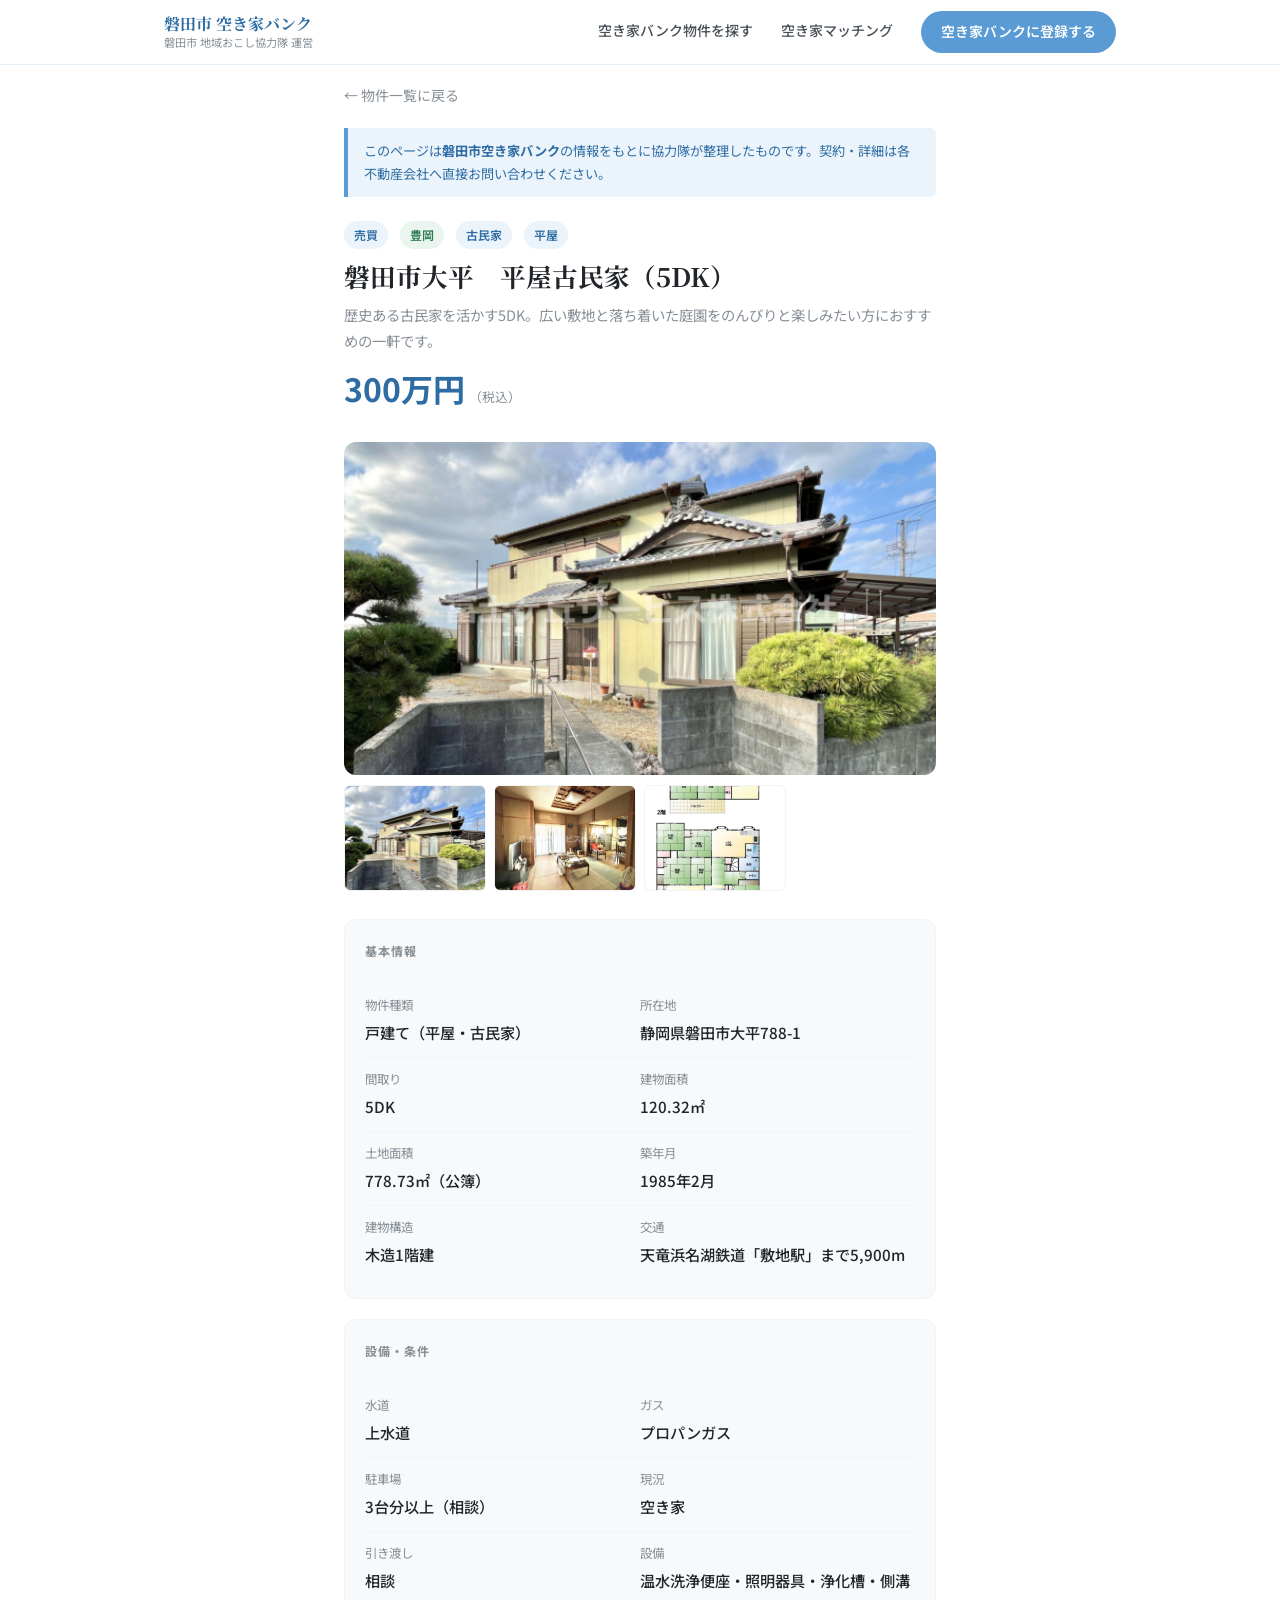
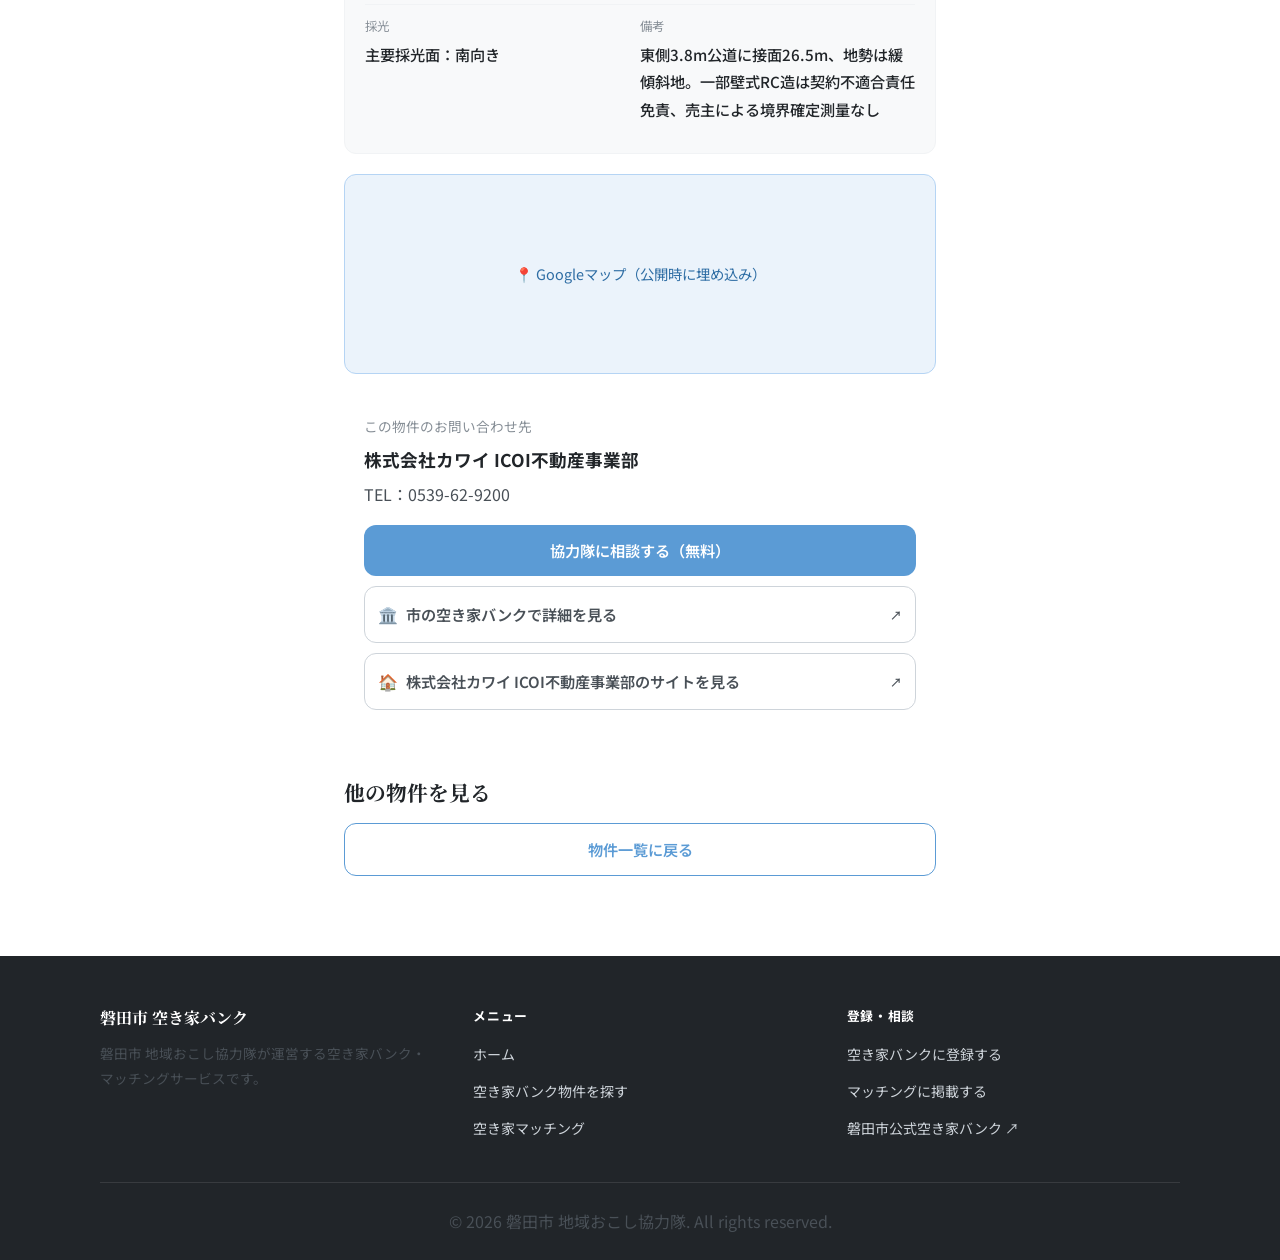
==== akiya-detail.html @ da16b300 "" ====
<!DOCTYPE html>
<html lang="ja">
<head>
  <meta charset="UTF-8">
  <meta name="viewport" content="width=device-width, initial-scale=1.0">
  <title>物件詳細｜磐田市 地域おこし協力隊</title>
  <meta name="description" content="磐田市空き家バンク登録物件の詳細情報です。">
  <link rel="preconnect" href="https://fonts.googleapis.com">
  <link rel="preconnect" href="https://fonts.gstatic.com" crossorigin>
  <link href="https://fonts.googleapis.com/css2?family=Noto+Sans+JP:wght@400;500;700&family=Noto+Serif+JP:wght@400;700&display=swap" rel="stylesheet">
  <link rel="stylesheet" href="style.css">
  <style>
    .detail-wrap { max-width: 720px; margin: 0 auto; padding: 0 5% 80px; }

    .photo-main {
      width: 100%;
      aspect-ratio: 16/9;
      background: linear-gradient(135deg, var(--blue-light), var(--green-light));
      border-radius: var(--radius-md);
      display: flex;
      align-items: center;
      justify-content: center;
      color: var(--gray-500);
      font-size: .9rem;
      margin-bottom: 10px;
      overflow: hidden;
    }
    .photo-main img { width: 100%; height: 100%; object-fit: cover; }

    .photo-thumbs {
      display: grid;
      grid-template-columns: repeat(4, 1fr);
      gap: 8px;
      margin-bottom: 28px;
    }
    .photo-thumb {
      aspect-ratio: 4/3;
      background: var(--gray-100);
      border-radius: var(--radius-sm);
      display: flex;
      align-items: center;
      justify-content: center;
      font-size: .75rem;
      color: var(--gray-500);
      cursor: pointer;
      border: 1.5px solid transparent;
      transition: border-color var(--transition);
      overflow: hidden;
    }
    .photo-thumb:hover { border-color: var(--blue); }
    .photo-thumb img { width: 100%; height: 100%; object-fit: cover; }

    .prop-header { margin-bottom: 24px; }
    .prop-header .prop-tags { margin-bottom: 10px; }
    .prop-header h1 {
      font-size: clamp(1.2rem, 3vw, 1.6rem);
      margin-bottom: 8px;
      color: var(--gray-900);
    }
    .prop-header .price {
      font-size: clamp(1.6rem, 4vw, 2rem);
      font-weight: 700;
      color: var(--blue-dark);
    }
    .prop-header .price small {
      font-size: .8rem;
      font-weight: 400;
      color: var(--gray-500);
      margin-left: 4px;
    }

    .spec-block {
      background: var(--gray-50);
      border-radius: var(--radius-md);
      padding: 20px;
      margin-bottom: 20px;
      border: 1px solid var(--gray-100);
    }
    .spec-block-title {
      font-size: .75rem;
      font-weight: 700;
      color: var(--gray-500);
      letter-spacing: .08em;
      text-transform: uppercase;
      margin-bottom: 14px;
      padding-bottom: 8px;
      border-bottom: 1px solid var(--gray-200);
    }
    .spec-grid {
      display: grid;
      grid-template-columns: 1fr 1fr;
      gap: 0;
    }
    .spec-item {
      display: flex;
      flex-direction: column;
      padding: 10px 0;
      border-bottom: 1px solid var(--gray-100);
    }
    .spec-item:nth-last-child(-n+2) { border-bottom: none; }
    .spec-key {
      font-size: .78rem;
      color: var(--gray-500);
      margin-bottom: 3px;
    }
    .spec-val {
      font-size: .95rem;
      font-weight: 500;
      color: var(--gray-900);
    }

    .map-block {
      background: var(--blue-light);
      border-radius: var(--radius-md);
      height: 200px;
      display: flex;
      align-items: center;
      justify-content: center;
      margin-bottom: 20px;
      border: 1px solid #B5D4F4;
      color: var(--blue-dark);
      font-size: .9rem;
    }

    .contact-block {
      border: 1.5px solid var(--gray-200);
      border-radius: var(--radius-md);
      padding: 20px;
      margin-bottom: 20px;
    }
    .contact-block-title {
      font-size: .85rem;
      color: var(--gray-500);
      margin-bottom: 6px;
    }
    .contact-name {
      font-size: 1.1rem;
      font-weight: 700;
      margin-bottom: 4px;
    }
    .contact-tel {
      font-size: 1rem;
      color: var(--gray-700);
      margin-bottom: 16px;
    }

    .cta-block {
      display: flex;
      flex-direction: column;
      gap: 10px;
    }
    .btn-ext {
      display: flex;
      align-items: center;
      justify-content: center;
      gap: 8px;
      padding: 13px;
      border-radius: var(--radius-md);
      font-size: .95rem;
      font-weight: 600;
      border: 1.5px solid var(--gray-300);
      color: var(--gray-700);
      background: var(--white);
      transition: all var(--transition);
      cursor: pointer;
    }
    .btn-ext:hover { border-color: var(--blue); color: var(--blue); background: var(--blue-light); }
    .btn-ext .ext-icon { font-size: 1rem; }

    .back-link {
      display: inline-flex;
      align-items: center;
      gap: 6px;
      font-size: .875rem;
      color: var(--gray-500);
      margin-bottom: 20px;
      transition: color var(--transition);
    }
    .back-link:hover { color: var(--blue); }

    .notice-box {
      background: var(--blue-light);
      border-left: 4px solid var(--blue);
      border-radius: 0 var(--radius-sm) var(--radius-sm) 0;
      padding: 12px 16px;
      font-size: .825rem;
      color: var(--blue-dark);
      margin-bottom: 24px;
      line-height: 1.7;
    }

    .sold-badge {
      display: inline-block;
      background: #FDECEA;
      color: #C0392B;
      font-size: .8rem;
      font-weight: 700;
      padding: 4px 12px;
      border-radius: 100px;
      margin-left: 8px;
      vertical-align: middle;
    }

    @media (max-width: 600px) {
      .spec-grid { grid-template-columns: 1fr; }
      .spec-item:last-child { border-bottom: none; }
      .photo-thumbs { grid-template-columns: repeat(3, 1fr); }
    }
  </style>
</head>
<body>

  <header class="site-header" id="header">
    <div class="header-inner">
      <a href="index.html" class="site-logo">
        磐田市 空き家バンク
        <span>磐田市 地域おこし協力隊 運営</span>
      </a>
      <nav class="nav-links">
        <a href="akiya-bank.html">空き家バンク物件を探す</a>
        <a href="akiya-matching.html">空き家マッチング</a>
        <a href="akiya-bank.html#register" class="nav-cta">空き家バンクに登録する</a>
      </nav>
      <button class="hamburger" id="hamburger" aria-label="メニューを開く">
        <span></span><span></span><span></span>
      </button>
    </div>
  </header>

  <nav class="mobile-nav" id="mobileNav">
    <a href="akiya-bank.html">空き家バンク物件を探す</a>
    <a href="akiya-matching.html">空き家マッチング</a>
    <a href="akiya-bank.html#register" class="nav-cta">空き家バンクに登録する</a>
  </nav>

  <main style="padding-top: 80px;">
    <div class="detail-wrap">

      <a href="akiya-bank.html" class="back-link">← 物件一覧に戻る</a>

      <div class="notice-box">
        このページは<strong>磐田市空き家バンク</strong>の情報をもとに協力隊が整理したものです。契約・詳細は各不動産会社へ直接お問い合わせください。
      </div>

      <!-- 物件タイトル（JSで書き換え） -->
      <div class="prop-header">
        <div class="prop-tags" id="detailTags"></div>
        <h1 id="detailTitle">物件詳細</h1>
        <p id="detailCatch" style="color:var(--gray-500);font-size:.9rem;margin-bottom:6px;"></p>
        <div class="price" id="detailPrice"></div>
      </div>

      <!-- メイン写真 -->
      <div class="photo-main" id="photoMain">写真準備中</div>

      <!-- サムネイル -->
      <div class="photo-thumbs">
        <div class="photo-thumb">写真2</div>
        <div class="photo-thumb">写真3</div>
        <div class="photo-thumb">写真4</div>
        <div class="photo-thumb">写真5</div>
      </div>

      <!-- 基本情報 -->
      <div class="spec-block">
        <div class="spec-block-title">基本情報</div>
        <div class="spec-grid" id="specBasic"></div>
      </div>

      <!-- 設備・条件 -->
      <div class="spec-block">
        <div class="spec-block-title">設備・条件</div>
        <div class="spec-grid" id="specEquip"></div>
      </div>

      <!-- 地図 -->
      <div class="map-block">📍 Googleマップ（公開時に埋め込み）</div>

      <!-- 問い合わせ -->
      <div class="contact-block">
        <div class="contact-block-title">この物件のお問い合わせ先</div>
        <div class="contact-name" id="contactName"></div>
        <div class="contact-tel" id="contactTel"></div>
        <div class="cta-block">
          <a href="consult.html" class="btn btn-primary btn-full">協力隊に相談する（無料）</a>
          <a id="cityLink" href="https://www.city.iwata.shizuoka.jp/kurashi_tetsuzuki/juutaku_pet_seikatsu/1010112/1009122/index.html" target="_blank" class="btn-ext">
            <span class="ext-icon">🏛️</span>
            市の空き家バンクで詳細を見る
            <span style="font-size:.75rem;margin-left:auto;color:var(--gray-400)">↗</span>
          </a>
        </div>
      </div>

      <!-- 関連物件 -->
      <div style="margin-top: 48px;">
        <h3 style="margin-bottom: 16px;">他の物件を見る</h3>
        <a href="akiya-bank.html" class="btn btn-secondary btn-full">物件一覧に戻る</a>
      </div>

    </div>
  </main>

  <footer class="site-footer">
    <div class="container">
      <div class="footer-inner">
        <div>
          <div class="footer-logo">磐田市 空き家バンク</div>
          <p class="footer-desc">磐田市 地域おこし協力隊が運営する空き家バンク・マッチングサービスです。</p>
        </div>
        <div>
          <div class="footer-heading">メニュー</div>
          <ul class="footer-links">
            <li><a href="index.html">ホーム</a></li>
            <li><a href="akiya-bank.html">空き家バンク物件を探す</a></li>
            <li><a href="akiya-matching.html">空き家マッチング</a></li>
          </ul>
        </div>
        <div>
          <div class="footer-heading">登録・相談</div>
          <ul class="footer-links">
            <li><a href="akiya-bank.html#register">空き家バンクに登録する</a></li>
            <li><a href="akiya-matching.html#register">マッチングに掲載する</a></li>
            <li><a href="https://www.city.iwata.shizuoka.jp/kurashi_tetsuzuki/juutaku_pet_seikatsu/1010112/1009122/index.html" target="_blank">磐田市公式空き家バンク ↗</a></li>
          </ul>
        </div>
      </div>
      <div class="footer-bottom">
        <p>© 2026 磐田市 地域おこし協力隊. All rights reserved.</p>
      </div>
    </div>
  </footer>

  <script>
    const header = document.getElementById('header');
    window.addEventListener('scroll', () => {
      header.classList.toggle('scrolled', window.scrollY > 10);
    });
    const hamburger = document.getElementById('hamburger');
    const mobileNav = document.getElementById('mobileNav');
    const mobileSubToggle = document.getElementById('mobileSubToggle');
    const mobileSubMenu = document.getElementById('mobileSubMenu');

    if (hamburger && mobileNav) {
      hamburger.addEventListener('click', () => {
        hamburger.classList.toggle('open');
        mobileNav.classList.toggle('open');
        if (!mobileNav.classList.contains('open') && mobileSubToggle && mobileSubMenu) {
          mobileSubToggle.setAttribute('aria-expanded', 'false');
          mobileSubMenu.classList.remove('open');
        }
      });

      if (mobileSubToggle && mobileSubMenu) {
        mobileSubToggle.addEventListener('click', () => {
          const expanded = mobileSubToggle.getAttribute('aria-expanded') === 'true';
          mobileSubToggle.setAttribute('aria-expanded', String(!expanded));
          mobileSubMenu.classList.toggle('open');
        });
      }

      mobileNav.querySelectorAll('a').forEach(a => {
        a.addEventListener('click', () => {
          hamburger.classList.remove('open');
          mobileNav.classList.remove('open');
          if (mobileSubToggle && mobileSubMenu) {
            mobileSubToggle.setAttribute('aria-expanded', 'false');
            mobileSubMenu.classList.remove('open');
          }
        });
      });
    }

    // 物件データ
    const properties = {
      'prop-01': {
        title: '磐田市大平　平屋古民家（5DK）',
        catch: '歴史ある古民家を活かす5DK。広い敷地と落ち着いた庭園をのんびりと楽しみたい方におすすめの一軒です。',
        price: '300万円',
        priceNote: '（税込）',
        photos: [
          'images/akiya/prop-01/exterior-1.png',
          'images/akiya/prop-01/exterior-2.png',
          'images/akiya/prop-01/floorplan.png',
        ],
        tags: [{ label: '売買', cls: 'tag' }, { label: '豊岡', cls: 'tag-green tag' }, { label: '古民家', cls: 'tag' }, { label: '平屋', cls: 'tag' }],
        basic: [
          { key: '物件種類', val: '戸建て（平屋・古民家）' },
          { key: '所在地',   val: '静岡県磐田市大平788-1' },
          { key: '間取り',   val: '5DK' },
          { key: '建物面積', val: '120.32㎡' },
          { key: '土地面積', val: '778.73㎡（公簿）' },
          { key: '築年月',   val: '1985年2月' },
          { key: '建物構造', val: '木造1階建' },
          { key: '交通',     val: '天竜浜名湖鉄道「敷地駅」まで5,900m' },
        ],
        equip: [
          { key: '水道',     val: '上水道' },
          { key: 'ガス',     val: 'プロパンガス' },
          { key: '駐車場',   val: '3台分以上（相談）' },
          { key: '現況',     val: '空き家' },
          { key: '引き渡し', val: '相談' },
          { key: '設備',     val: '温水洗浄便座・照明器具・浄化槽・側溝' },
          { key: '採光',     val: '主要採光面：南向き' },
          { key: '備考',     val: '東側3.8m公道に接面26.5m、地勢は緩傾斜地。一部壁式RC造は契約不適合責任免責、売主による境界確定測量なし' },
        ],
        contact: { name: '株式会社カワイ ICOI不動産事業部', tel: 'TEL：0539-62-9200', url: 'http://www.kk-kawai.com' },
      },
      'prop-02': {
        title: '磐田市内　中古戸建住宅',
        price: '1,690万円',
        priceNote: '（税込）',
        tags: [{ label: '売買', cls: 'tag' }, { label: '磐田', cls: 'tag-green tag' }],
        basic: [
          { key: '物件種類', val: '戸建て' },
          { key: '所在地',   val: '静岡県磐田市内' },
          { key: '間取り',   val: '調査中' },
          { key: '建物面積', val: '調査中' },
          { key: '土地面積', val: '調査中' },
          { key: '築年月',   val: '昭和63年' },
          { key: '建物構造', val: '木造' },
          { key: '交通',     val: '調査中' },
        ],
        equip: [
          { key: '水道',     val: '公営' },
          { key: 'ガス',     val: '調査中' },
          { key: '駐車場',   val: '調査中' },
          { key: '現況',     val: '空き家' },
          { key: '引き渡し', val: '要相談' },
          { key: 'リフォーム', val: '調査中' },
        ],
        contact: { name: '富士ヶ丘サービス株式会社', tel: 'TEL：0538-31-3308' },
      },
      'prop-03': {
        title: '磐田市内　戸建て住宅',
        price: '1,470万円',
        priceNote: '（税込）',
        tags: [{ label: '売買', cls: 'tag' }, { label: '磐田', cls: 'tag-green tag' }],
        basic: [
          { key: '物件種類', val: '戸建て' },
          { key: '所在地',   val: '静岡県磐田市内' },
          { key: '間取り',   val: '調査中' },
          { key: '建物面積', val: '調査中' },
          { key: '土地面積', val: '調査中' },
          { key: '築年月',   val: '調査中' },
          { key: '建物構造', val: '木造' },
          { key: '交通',     val: '調査中' },
        ],
        equip: [
          { key: '水道',     val: '公営' },
          { key: 'ガス',     val: '調査中' },
          { key: '駐車場',   val: '調査中' },
          { key: '現況',     val: '空き家' },
          { key: '引き渡し', val: '要相談' },
          { key: 'リフォーム', val: '調査中' },
        ],
        contact: { name: '富士ヶ丘サービス株式会社', tel: 'TEL：0538-31-3308' },
      },
      'prop-04': {
        title: '磐田市今之浦　中古戸建て',
        price: '1,899万円',
        priceNote: '（税込）',
        tags: [{ label: '売買', cls: 'tag' }, { label: '磐田', cls: 'tag-green tag' }],
        basic: [
          { key: '物件種類', val: '戸建て' },
          { key: '所在地',   val: '静岡県磐田市今之浦' },
          { key: '間取り',   val: '調査中' },
          { key: '建物面積', val: '調査中' },
          { key: '土地面積', val: '調査中' },
          { key: '築年月',   val: '調査中' },
          { key: '建物構造', val: '木造' },
          { key: '交通',     val: '調査中' },
        ],
        equip: [
          { key: '水道',     val: '公営' },
          { key: 'ガス',     val: '調査中' },
          { key: '駐車場',   val: '調査中' },
          { key: '現況',     val: '空き家' },
          { key: '引き渡し', val: '要相談' },
          { key: 'リフォーム', val: '調査中' },
        ],
        contact: { name: '株式会社カチタス磐田店', tel: 'TEL：0538-21-4810' },
      },
      'prop-05': {
        title: '豊岡地区　平屋古民家',
        price: '850万円',
        priceNote: '（税込）',
        tags: [{ label: '売買', cls: 'tag' }, { label: '豊岡', cls: 'tag-green tag' }, { label: '古民家', cls: 'tag' }, { label: '平屋', cls: 'tag' }],
        basic: [
          { key: '物件種類', val: '戸建て（平屋・古民家）' },
          { key: '所在地',   val: '静岡県磐田市豊岡地区' },
          { key: '間取り',   val: '調査中' },
          { key: '建物面積', val: '調査中' },
          { key: '土地面積', val: '調査中' },
          { key: '築年月',   val: '調査中' },
          { key: '建物構造', val: '木造' },
          { key: '交通',     val: '調査中' },
        ],
        equip: [
          { key: '水道',     val: '公営' },
          { key: 'ガス',     val: '調査中' },
          { key: '駐車場',   val: '調査中' },
          { key: '現況',     val: '空き家' },
          { key: '引き渡し', val: '要相談' },
          { key: 'リフォーム', val: '調査中' },
        ],
        contact: { name: '富士ヶ丘サービス株式会社', tel: 'TEL：0538-31-3308' },
      },
      'prop-06': {
        title: '豊田地区　リフォーム済み戸建て',
        price: '1,200万円',
        priceNote: '（税込）',
        tags: [{ label: '売買', cls: 'tag' }, { label: '豊田', cls: 'tag-green tag' }, { label: '駐車場あり', cls: 'tag' }, { label: 'リフォーム済', cls: 'tag' }],
        basic: [
          { key: '物件種類', val: '戸建て' },
          { key: '所在地',   val: '静岡県磐田市豊田地区' },
          { key: '間取り',   val: '調査中' },
          { key: '建物面積', val: '調査中' },
          { key: '土地面積', val: '調査中' },
          { key: '築年月',   val: '調査中' },
          { key: '建物構造', val: '木造' },
          { key: '交通',     val: '調査中' },
        ],
        equip: [
          { key: '水道',     val: '公営' },
          { key: 'ガス',     val: '調査中' },
          { key: '駐車場',   val: 'あり' },
          { key: '現況',     val: '空き家' },
          { key: '引き渡し', val: '要相談' },
          { key: 'リフォーム', val: '済み' },
        ],
        contact: { name: '富士ヶ丘サービス株式会社', tel: 'TEL：0538-31-3308' },
      },
      'prop-07': {
        title: '竜洋地区　一戸建て',
        price: '4.5万円',
        priceNote: '/月',
        tags: [{ label: '賃貸', cls: 'tag' }, { label: '竜洋', cls: 'tag-green tag' }, { label: '駐車場あり', cls: 'tag' }],
        basic: [
          { key: '物件種類', val: '戸建て（賃貸）' },
          { key: '所在地',   val: '静岡県磐田市竜洋地区' },
          { key: '間取り',   val: '調査中' },
          { key: '建物面積', val: '調査中' },
          { key: '土地面積', val: '調査中' },
          { key: '築年月',   val: '調査中' },
          { key: '建物構造', val: '木造' },
          { key: '交通',     val: '調査中' },
        ],
        equip: [
          { key: '水道',     val: '公営' },
          { key: 'ガス',     val: '調査中' },
          { key: '駐車場',   val: 'あり' },
          { key: '現況',     val: '空き家' },
          { key: '引き渡し', val: '要相談' },
          { key: 'リフォーム', val: '調査中' },
        ],
        contact: { name: '富士ヶ丘サービス株式会社', tel: 'TEL：0538-31-3308' },
      },
      'prop-08': {
        title: '福田地区　古民家戸建て',
        price: '980万円',
        priceNote: '（税込）',
        tags: [{ label: '売買', cls: 'tag' }, { label: '福田', cls: 'tag-green tag' }, { label: '古民家', cls: 'tag' }, { label: '駐車場あり', cls: 'tag' }],
        basic: [
          { key: '物件種類', val: '戸建て（古民家）' },
          { key: '所在地',   val: '静岡県磐田市福田地区' },
          { key: '間取り',   val: '調査中' },
          { key: '建物面積', val: '調査中' },
          { key: '土地面積', val: '調査中' },
          { key: '築年月',   val: '調査中' },
          { key: '建物構造', val: '木造' },
          { key: '交通',     val: '調査中' },
        ],
        equip: [
          { key: '水道',     val: '公営' },
          { key: 'ガス',     val: '調査中' },
          { key: '駐車場',   val: 'あり' },
          { key: '現況',     val: '空き家' },
          { key: '引き渡し', val: '要相談' },
          { key: 'リフォーム', val: '調査中' },
        ],
        contact: { name: '富士ヶ丘サービス株式会社', tel: 'TEL：0538-31-3308' },
      },
    };

    // URLパラメータから物件IDを取得
    const params = new URLSearchParams(window.location.search);
    const id = params.get('id') || 'prop-01';
    const prop = properties[id] || properties['prop-01'];

    // ページタイトル
    document.title = prop.title + '｜磐田市 地域おこし協力隊';

    // タグ
    document.getElementById('detailTags').innerHTML =
      prop.tags.map(t => `<span class="${t.cls}" style="margin-right:6px">${t.label}</span>`).join('');

    // タイトル・価格
    document.getElementById('detailTitle').textContent = prop.title;
    document.getElementById('detailCatch').textContent = prop.catch || '';
    document.getElementById('detailPrice').innerHTML =
      prop.price + `<small>${prop.priceNote}</small>`;

    // 写真
    if (prop.photos && prop.photos.length) {
      const photoMain = document.getElementById('photoMain');
      const thumbsWrap = document.querySelector('.photo-thumbs');
      const showMain = src => {
        photoMain.innerHTML = `<img src="${src}" alt="${prop.title}">`;
      };
      showMain(prop.photos[0]);
      thumbsWrap.innerHTML = prop.photos.map((src, i) =>
        `<div class="photo-thumb" data-src="${src}"><img src="${src}" alt="${prop.title} 写真${i + 1}"></div>`
      ).join('');
      thumbsWrap.querySelectorAll('.photo-thumb').forEach(thumb => {
        thumb.addEventListener('click', () => showMain(thumb.dataset.src));
      });
    }

    // 基本情報
    document.getElementById('specBasic').innerHTML = prop.basic.map(s =>
      `<div class="spec-item"><div class="spec-key">${s.key}</div><div class="spec-val">${s.val}</div></div>`
    ).join('');

    // 設備
    document.getElementById('specEquip').innerHTML = prop.equip.map(s =>
      `<div class="spec-item"><div class="spec-key">${s.key}</div><div class="spec-val">${s.val}</div></div>`
    ).join('');

    // 問い合わせ先
    document.getElementById('contactName').textContent = prop.contact.name;
    document.getElementById('contactTel').textContent = prop.contact.tel;
    if (prop.contact.url) {
      const ctaBlock = document.querySelector('.cta-block');
      const link = document.createElement('a');
      link.href = prop.contact.url;
      link.target = '_blank';
      link.className = 'btn-ext';
      link.innerHTML = `<span class="ext-icon">🏠</span>${prop.contact.name}のサイトを見る<span style="font-size:.75rem;margin-left:auto;color:var(--gray-400)">↗</span>`;
      ctaBlock.appendChild(link);
    }
  </script>

</body>
</html>
---- style.css ----
/* ===== RESET & BASE ===== */
*, *::before, *::after { box-sizing: border-box; margin: 0; padding: 0; }

:root {
  --blue:      #5B9BD5;
  --blue-dark: #2E6DA4;
  --blue-light:#EBF3FB;
  --green:     #6BBF8E;
  --green-light:#EAF5EF;
  --gray-50:   #F8F9FA;
  --gray-100:  #F1F3F5;
  --gray-300:  #CED4DA;
  --gray-500:  #868E96;
  --gray-700:  #495057;
  --gray-900:  #212529;
  --white:     #FFFFFF;
  --radius-sm: 6px;
  --radius-md: 12px;
  --radius-lg: 20px;
  --shadow-sm: 0 1px 4px rgba(0,0,0,.06);
  --shadow-md: 0 4px 16px rgba(0,0,0,.08);
  --shadow-lg: 0 8px 32px rgba(0,0,0,.10);
  --transition: .25s ease;
  --max-w: 1080px;
}

html { scroll-behavior: smooth; font-size: 16px; }

body {
  font-family: 'Noto Sans JP', sans-serif;
  color: var(--gray-900);
  background: var(--white);
  line-height: 1.8;
  -webkit-font-smoothing: antialiased;
}

img { max-width: 100%; height: auto; display: block; }
a { color: inherit; text-decoration: none; }
ul { list-style: none; }

/* ===== TYPOGRAPHY ===== */
h1, h2, h3, h4 {
  font-family: 'Noto Serif JP', serif;
  line-height: 1.4;
  font-weight: 700;
}
h1 { font-size: clamp(2rem, 5vw, 3.2rem); }
h2 { font-size: clamp(1.5rem, 3vw, 2rem); }
h3 { font-size: clamp(1.1rem, 2vw, 1.3rem); }
p  { font-size: clamp(.9rem, 1.5vw, 1rem); color: var(--gray-700); }

/* ===== LAYOUT ===== */
.container { width: 90%; max-width: var(--max-w); margin: 0 auto; }
.section    { padding: clamp(48px, 8vw, 96px) 0; }
.section-title {
  text-align: center;
  margin-bottom: 12px;
  color: var(--gray-900);
}
.section-sub {
  text-align: center;
  color: var(--gray-500);
  font-size: .95rem;
  margin-bottom: 48px;
}
.section-title::after {
  content: '';
  display: block;
  width: 40px;
  height: 3px;
  background: var(--blue);
  margin: 12px auto 0;
  border-radius: 2px;
}

/* ===== HEADER / NAV ===== */
.site-header {
  position: fixed;
  top: 0; left: 0; right: 0;
  z-index: 100;
  background: rgba(255,255,255,.88);
  backdrop-filter: blur(12px);
  -webkit-backdrop-filter: blur(12px);
  border-bottom: 1px solid rgba(91,155,213,.15);
  transition: box-shadow var(--transition);
}
.site-header.scrolled { box-shadow: var(--shadow-md); }

.header-inner {
  display: flex;
  align-items: center;
  justify-content: space-between;
  height: 64px;
  padding: 0 5%;
  max-width: var(--max-w);
  margin: 0 auto;
}

.site-logo {
  font-family: 'Noto Serif JP', serif;
  font-size: 1rem;
  font-weight: 700;
  color: var(--blue-dark);
  line-height: 1.3;
}
.site-logo span {
  display: block;
  font-size: .7rem;
  font-weight: 400;
  color: var(--gray-500);
  font-family: 'Noto Sans JP', sans-serif;
}
.site-logo .demo-badge {
  font-size: .65rem;
  font-weight: 400;
  color: var(--gray-400);
  font-family: 'Noto Sans JP', sans-serif;
  margin-left: 4px;
}

.nav-links {
  display: flex;
  gap: 28px;
  align-items: center;
}
.nav-links a {
  font-size: .875rem;
  color: var(--gray-700);
  font-weight: 500;
  position: relative;
  padding-bottom: 2px;
  transition: color var(--transition);
}
.nav-links a::after {
  content: '';
  position: absolute;
  bottom: 0; left: 0;
  width: 0; height: 2px;
  background: var(--blue);
  transition: width var(--transition);
  border-radius: 1px;
}
.nav-links a:hover { color: var(--blue); }
.nav-links a:hover::after { width: 100%; }

.nav-cta {
  background: var(--blue);
  color: var(--white) !important;
  padding: 8px 20px !important;
  border-radius: 100px;
  font-size: .875rem !important;
  font-weight: 600 !important;
  transition: background var(--transition), transform var(--transition) !important;
}
.nav-cta::after { display: none !important; }
.nav-cta:hover {
  background: var(--blue-dark) !important;
  transform: translateY(-1px);
}

/* ===== DROPDOWN ===== */
.nav-dropdown {
  position: relative;
}
.nav-dropdown-toggle {
  display: flex !important;
  align-items: center;
  gap: 3px;
  cursor: pointer;
}
.nav-caret {
  font-size: .6rem;
  display: inline-block;
  transition: transform var(--transition);
  line-height: 1;
}
.nav-dropdown:hover .nav-caret {
  transform: rotate(180deg);
}
.nav-dropdown-menu {
  position: absolute;
  top: 100%;
  left: 50%;
  transform: translateX(-50%) translateY(-6px);
  background: var(--white);
  border-radius: var(--radius-md);
  box-shadow: var(--shadow-lg);
  border: 1px solid var(--gray-100);
  min-width: 152px;
  padding: 22px 0 6px;
  opacity: 0;
  visibility: hidden;
  pointer-events: none;
  transition: opacity var(--transition), transform var(--transition), visibility var(--transition);
}
.nav-dropdown:hover .nav-dropdown-menu {
  opacity: 1;
  visibility: visible;
  pointer-events: auto;
  transform: translateX(-50%) translateY(0);
}
.nav-dropdown-menu a {
  display: block !important;
  padding: 10px 20px !important;
  padding-bottom: 10px !important;
  font-size: .85rem !important;
  color: var(--gray-700) !important;
  font-weight: 500 !important;
  white-space: nowrap;
  transition: color var(--transition), background-color var(--transition);
}
.nav-dropdown-menu a::after { display: none !important; }
.nav-dropdown-menu a:hover {
  color: var(--blue) !important;
  background-color: var(--blue-light);
}

/* ===== MOBILE SUBMENU ===== */
.mobile-sub-group {
  display: flex;
  flex-direction: column;
  align-items: center;
}
.mobile-sub-toggle {
  background: none;
  border: none;
  font-family: 'Noto Sans JP', sans-serif;
  font-size: 1.2rem;
  font-weight: 500;
  color: var(--gray-900);
  cursor: pointer;
  display: flex;
  align-items: center;
  gap: 5px;
  transition: color var(--transition);
  padding: 0;
}
.mobile-sub-toggle:hover { color: var(--blue); }
.mobile-sub-caret {
  font-size: .75rem;
  display: inline-block;
  transition: transform var(--transition);
}
.mobile-sub-toggle[aria-expanded="true"] .mobile-sub-caret {
  transform: rotate(180deg);
}
.mobile-sub-menu {
  display: none;
  flex-direction: column;
  align-items: center;
  gap: 12px;
  margin-top: 16px;
}
.mobile-sub-menu.open { display: flex; }
.mobile-sub-menu a {
  font-size: 1rem !important;
  color: var(--blue-dark) !important;
  font-weight: 500;
}
.mobile-sub-menu a:hover { color: var(--blue) !important; }

/* ===== HAMBURGER ===== */
.hamburger {
  display: none;
  flex-direction: column;
  gap: 5px;
  cursor: pointer;
  padding: 6px;
  background: none;
  border: none;
}
.hamburger span {
  display: block;
  width: 22px;
  height: 2px;
  background: var(--gray-700);
  border-radius: 2px;
  transition: transform var(--transition), opacity var(--transition);
}
.hamburger.open span:nth-child(1) { transform: translateY(7px) rotate(45deg); }
.hamburger.open span:nth-child(2) { opacity: 0; }
.hamburger.open span:nth-child(3) { transform: translateY(-7px) rotate(-45deg); }

/* ===== MOBILE NAV ===== */
.mobile-nav {
  display: none;
  position: fixed;
  top: 64px; left: 0; right: 0; bottom: 0;
  background: rgba(255,255,255,.97);
  z-index: 99;
  flex-direction: column;
  align-items: center;
  justify-content: center;
  gap: 32px;
}
.mobile-nav.open { display: flex; }
.mobile-nav a {
  font-size: 1.2rem;
  font-weight: 500;
  color: var(--gray-900);
  transition: color var(--transition);
}
.mobile-nav a:hover { color: var(--blue); }
.mobile-nav .nav-cta {
  background: var(--blue);
  color: var(--white) !important;
  padding: 12px 32px;
  border-radius: 100px;
}

/* ===== BUTTONS ===== */
.btn {
  display: inline-flex;
  align-items: center;
  gap: 6px;
  padding: 12px 28px;
  border-radius: 100px;
  font-weight: 600;
  font-size: .95rem;
  cursor: pointer;
  transition: transform var(--transition), box-shadow var(--transition);
  border: none;
}
.btn:hover { transform: translateY(-2px); box-shadow: var(--shadow-md); }
.btn-primary { background: var(--blue); color: var(--white); }
.btn-primary:hover { background: var(--blue-dark); }
.btn-secondary { background: var(--white); color: var(--blue); border: 1.5px solid var(--blue); }
.btn-secondary:hover { background: var(--blue-light); }
.btn-green { background: var(--green); color: var(--white); }
.btn-green:hover { background: #4DA877; }
.btn-full { width: 100%; justify-content: center; border-radius: var(--radius-md); }

/* ===== CARDS ===== */
.card {
  background: var(--white);
  border-radius: var(--radius-md);
  box-shadow: var(--shadow-sm);
  border: 1px solid var(--gray-100);
  overflow: hidden;
  transition: transform var(--transition), box-shadow var(--transition);
}
.card:hover { transform: translateY(-4px); box-shadow: var(--shadow-lg); }
.card-body { padding: 20px; }
.card-img {
  width: 100%;
  aspect-ratio: 16/9;
  object-fit: cover;
  background: var(--gray-100);
}
.card-img-placeholder {
  width: 100%;
  aspect-ratio: 16/9;
  background: linear-gradient(135deg, var(--blue-light), var(--green-light));
  display: flex;
  align-items: center;
  justify-content: center;
  color: var(--gray-500);
  font-size: .85rem;
}

/* ===== TAGS / BADGES ===== */
.tag {
  display: inline-block;
  padding: 3px 10px;
  border-radius: 100px;
  font-size: .75rem;
  font-weight: 600;
  background: var(--blue-light);
  color: var(--blue-dark);
}
.tag-green { background: var(--green-light); color: #2D7A52; }
.tag-gray  { background: var(--gray-100); color: var(--gray-500); }
.tag-sold  { background: #FDECEA; color: #C0392B; }

/* ===== FORM ===== */
.form-group { margin-bottom: 20px; }
.form-label {
  display: block;
  font-size: .875rem;
  font-weight: 600;
  color: var(--gray-700);
  margin-bottom: 6px;
}
.form-label .required {
  color: #E03131;
  margin-left: 4px;
  font-size: .75rem;
}
.form-input,
.form-select,
.form-textarea {
  width: 100%;
  padding: 12px 16px;
  border: 1.5px solid var(--gray-300);
  border-radius: var(--radius-sm);
  font-size: .95rem;
  font-family: 'Noto Sans JP', sans-serif;
  color: var(--gray-900);
  background: var(--white);
  transition: border-color var(--transition), box-shadow var(--transition);
  outline: none;
  appearance: none;
}
.form-input:focus,
.form-select:focus,
.form-textarea:focus {
  border-color: var(--blue);
  box-shadow: 0 0 0 3px rgba(91,155,213,.15);
}
.form-textarea { height: 120px; resize: vertical; }

/* ===== FAQ アコーディオン ===== */
.faq-item { border-bottom: 1px solid var(--gray-100); }
.faq-q {
  display: flex;
  justify-content: space-between;
  align-items: center;
  padding: 20px 0;
  cursor: pointer;
  gap: 16px;
}
.faq-q-text { font-size: 1rem; font-weight: 600; color: var(--gray-900); flex: 1; line-height: 1.5; }
.faq-icon {
  width: 28px; height: 28px;
  border-radius: 50%;
  background: var(--blue-light);
  color: var(--blue);
  display: flex; align-items: center; justify-content: center;
  font-size: 1.2rem;
  font-weight: 300;
  flex-shrink: 0;
  transition: transform var(--transition), background var(--transition);
}
.faq-item.open .faq-icon { transform: rotate(45deg); background: var(--blue); color: var(--white); }
.faq-a {
  font-size: .95rem;
  color: var(--gray-700);
  line-height: 1.8;
  padding-bottom: 20px;
  display: none;
}
.faq-item.open .faq-a { display: block; }

/* ===== FOOTER ===== */
.site-footer {
  background: var(--gray-900);
  color: var(--gray-300);
  padding: 48px 0 24px;
}
.footer-inner {
  display: grid;
  grid-template-columns: 1fr 1fr 1fr;
  gap: 40px;
  margin-bottom: 40px;
}
.footer-logo {
  font-family: 'Noto Serif JP', serif;
  font-size: 1rem;
  color: var(--white);
  font-weight: 700;
  margin-bottom: 8px;
}
.footer-desc { font-size: .85rem; line-height: 1.8; }
.footer-heading { font-size: .8rem; font-weight: 700; color: var(--white); margin-bottom: 12px; letter-spacing: .05em; text-transform: uppercase; }
.footer-links { display: flex; flex-direction: column; gap: 8px; }
.footer-links a { font-size: .875rem; color: var(--gray-300); transition: color var(--transition); }
.footer-links a:hover { color: var(--white); }
.footer-bottom {
  border-top: 1px solid rgba(255,255,255,.1);
  padding-top: 24px;
  text-align: center;
  font-size: .8rem;
  color: var(--gray-500);
}

/* ===== HERO ===== */
.hero {
  min-height: 100svh;
  display: flex;
  align-items: center;
  padding-top: 64px;
  position: relative;
  overflow: hidden;
}
.hero-bg {
  position: absolute;
  inset: 0;
  background: linear-gradient(135deg, var(--blue-light) 0%, var(--white) 50%, var(--green-light) 100%);
  z-index: 0;
}
.hero-content { position: relative; z-index: 1; }
.hero-eyebrow {
  display: inline-flex;
  align-items: center;
  gap: 8px;
  font-size: .8rem;
  font-weight: 600;
  color: var(--blue);
  letter-spacing: .08em;
  margin-bottom: 20px;
}
.hero-eyebrow::before {
  content: '';
  width: 24px; height: 2px;
  background: var(--blue);
  border-radius: 1px;
}
.hero-title { margin-bottom: 20px; color: var(--gray-900); }
.hero-title em { font-style: normal; color: var(--blue); }
.hero-desc { font-size: 1.05rem; max-width: 480px; margin-bottom: 36px; }
.hero-btns { display: flex; gap: 12px; flex-wrap: wrap; }

/* ===== SCROLL ANIMATION ===== */
.fade-up {
  opacity: 0;
  transform: translateY(24px);
  transition: opacity .6s ease, transform .6s ease;
}
.fade-up.visible { opacity: 1; transform: translateY(0); }

/* ===== GRID ===== */
.grid-3 { display: grid; grid-template-columns: repeat(3, 1fr); gap: 24px; }
.grid-2 { display: grid; grid-template-columns: repeat(2, 1fr); gap: 24px; }

/* ===== BREADCRUMB ===== */
.breadcrumb {
  display: flex;
  gap: 8px;
  align-items: center;
  font-size: .8rem;
  color: var(--gray-500);
  padding: 80px 0 0;
  margin-bottom: 32px;
}
.breadcrumb a { color: var(--blue); }
.breadcrumb span { color: var(--gray-300); }

/* ===== PAGE HERO (サブページ) ===== */
.page-hero {
  background: linear-gradient(135deg, var(--blue-light), var(--green-light));
  padding: clamp(80px, 12vw, 120px) 0 clamp(40px, 6vw, 64px);
  margin-top: 64px;
}
.page-hero h1 { color: var(--gray-900); margin-bottom: 8px; }
.page-hero p  { color: var(--gray-500); font-size: 1rem; }

/* ===== PROPERTY CARD (空き家バンク) ===== */
.prop-card { cursor: pointer; }
.prop-card .card-img-placeholder { aspect-ratio: 4/3; }
.prop-tags { display: flex; gap: 6px; flex-wrap: wrap; margin-bottom: 10px; }
.prop-title { font-size: 1rem; font-weight: 700; margin-bottom: 6px; }
.prop-price { font-size: 1.4rem; font-weight: 700; color: var(--blue-dark); margin-bottom: 10px; }
.prop-price small { font-size: .75rem; font-weight: 400; color: var(--gray-500); }
.prop-specs { display: grid; grid-template-columns: 1fr 1fr; gap: 4px; }
.prop-spec { font-size: .8rem; color: var(--gray-500); }
.prop-spec strong { color: var(--gray-900); }

/* ===== FILTER BAR ===== */
.filter-bar {
  background: var(--gray-50);
  border-radius: var(--radius-md);
  padding: 20px;
  margin-bottom: 32px;
  display: flex;
  gap: 12px;
  flex-wrap: wrap;
  align-items: center;
}
.filter-label { font-size: .85rem; font-weight: 600; color: var(--gray-700); white-space: nowrap; }
.filter-chips { display: flex; gap: 8px; flex-wrap: wrap; }
.chip {
  padding: 6px 14px;
  border-radius: 100px;
  font-size: .8rem;
  font-weight: 500;
  border: 1.5px solid var(--gray-300);
  color: var(--gray-700);
  cursor: pointer;
  background: var(--white);
  transition: all var(--transition);
}
.chip:hover, .chip.active {
  background: var(--blue);
  border-color: var(--blue);
  color: var(--white);
}

/* ===== MEMBER CARD ===== */
.member-card { text-align: center; }
.member-avatar {
  width: 100px; height: 100px;
  border-radius: 50%;
  object-fit: cover;
  margin: 0 auto 16px;
  border: 3px solid var(--blue-light);
  background: var(--blue-light);
}
.member-avatar-placeholder {
  width: 100px; height: 100px;
  border-radius: 50%;
  background: var(--blue-light);
  display: flex; align-items: center; justify-content: center;
  font-size: 2rem;
  color: var(--blue);
  margin: 0 auto 16px;
}
.member-name { font-size: 1.1rem; font-weight: 700; margin-bottom: 4px; }
.member-role { font-size: .85rem; color: var(--blue); font-weight: 600; margin-bottom: 8px; }
.member-area { font-size: .8rem; color: var(--gray-500); margin-bottom: 12px; }
.member-msg { font-size: .9rem; color: var(--gray-700); line-height: 1.7; }

/* ===== NOTICE BOX ===== */
.notice-box {
  background: var(--blue-light);
  border-left: 4px solid var(--blue);
  border-radius: 0 var(--radius-sm) var(--radius-sm) 0;
  padding: 14px 18px;
  font-size: .875rem;
  color: var(--blue-dark);
  margin-bottom: 24px;
  line-height: 1.7;
}

/* ===== RESPONSIVE ===== */
@media (max-width: 768px) {
  .nav-links { display: none; }
  .hamburger { display: flex; }
  .grid-3 { grid-template-columns: 1fr; }
  .grid-2 { grid-template-columns: 1fr; }
  .footer-inner { grid-template-columns: 1fr; gap: 32px; }
  .filter-bar { flex-direction: column; align-items: flex-start; }
  .hero-btns { flex-direction: column; }
  .hero-btns .btn { width: 100%; justify-content: center; }
}

@media (max-width: 480px) {
  .prop-specs { grid-template-columns: 1fr; }
}

@media (prefers-reduced-motion: reduce) {
  .fade-up { opacity: 1; transform: none; transition: none; }
  * { transition: none !important; animation: none !important; }
}
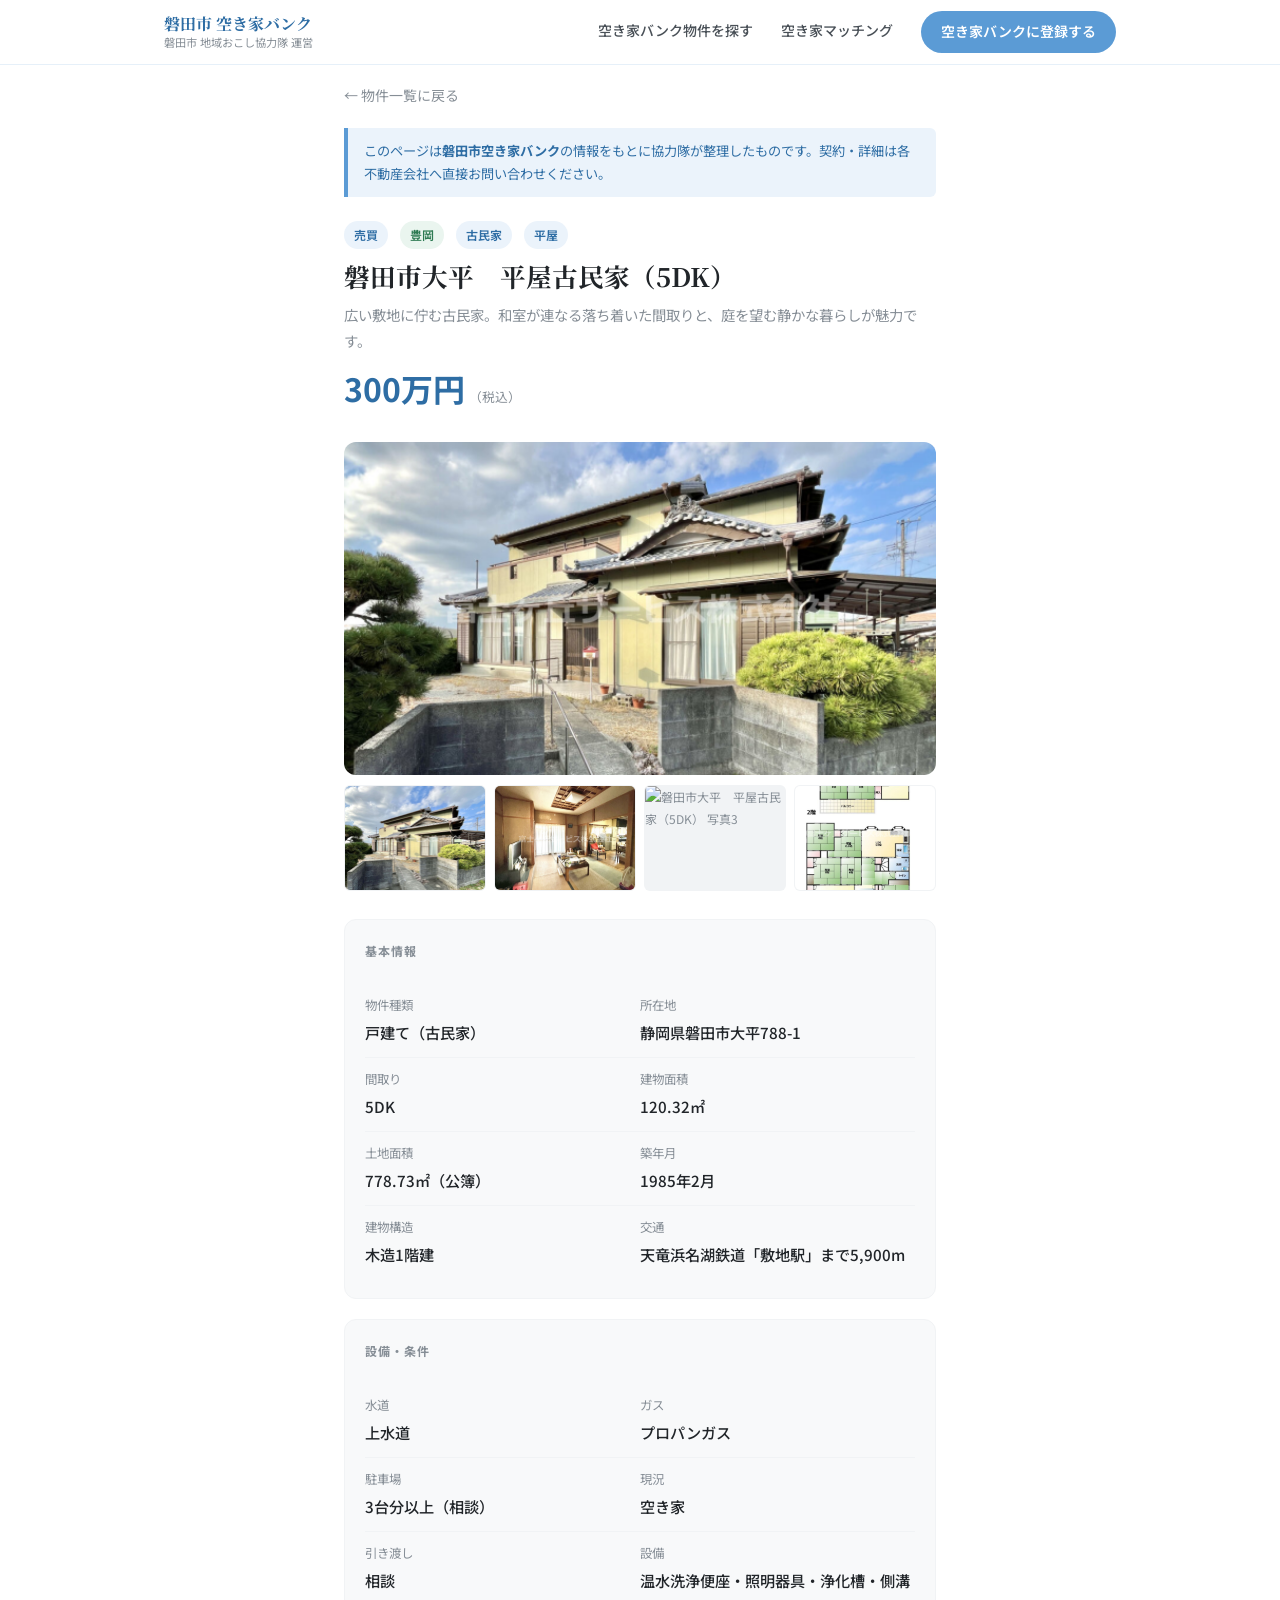
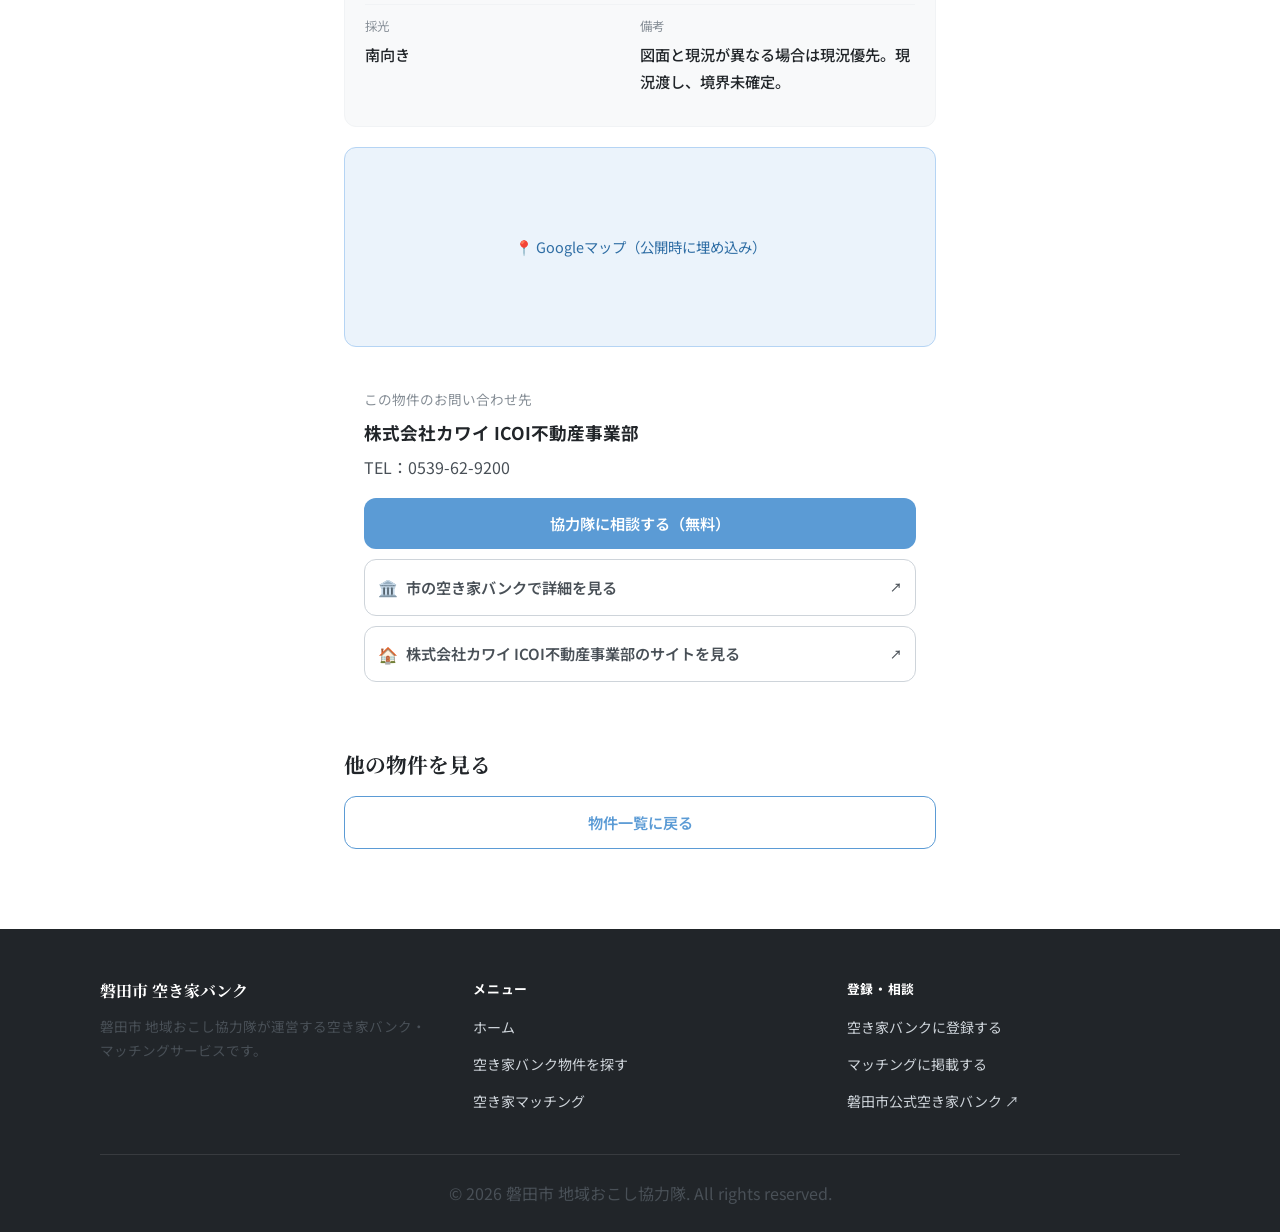
==== commit 1757fe3d: "" ====
--- a/akiya-detail.html
+++ b/akiya-detail.html
@@ -251,14 +251,16 @@
       </div>
 
       <!-- メイン写真 -->
-      <div class="photo-main" id="photoMain">写真準備中</div>
+      <div class="photo-main" id="photoMain">
+        <img src="images/akiya/prop-01/exterior-1.png" alt="磐田市大平 平屋古民家の外観">
+      </div>
 
       <!-- サムネイル -->
       <div class="photo-thumbs">
-        <div class="photo-thumb">写真2</div>
-        <div class="photo-thumb">写真3</div>
-        <div class="photo-thumb">写真4</div>
-        <div class="photo-thumb">写真5</div>
+        <div class="photo-thumb" data-src="images/akiya/prop-01/exterior-1.png"><img src="images/akiya/prop-01/exterior-1.png" alt="外観1"></div>
+        <div class="photo-thumb" data-src="images/akiya/prop-01/exterior-2.png"><img src="images/akiya/prop-01/exterior-2.png" alt="外観2"></div>
+        <div class="photo-thumb" data-src="images/akiya/prop-01/interior-1.png"><img src="images/akiya/prop-01/interior-1.png" alt="和室内部"></div>
+        <div class="photo-thumb" data-src="images/akiya/prop-01/floorplan.png"><img src="images/akiya/prop-01/floorplan.png" alt="間取り図"></div>
       </div>
 
       <!-- 基本情報 -->
@@ -374,17 +376,18 @@
     const properties = {
       'prop-01': {
         title: '磐田市大平　平屋古民家（5DK）',
-        catch: '歴史ある古民家を活かす5DK。広い敷地と落ち着いた庭園をのんびりと楽しみたい方におすすめの一軒です。',
+        catch: '広い敷地に佇む古民家。和室が連なる落ち着いた間取りと、庭を望む静かな暮らしが魅力です。',
         price: '300万円',
         priceNote: '（税込）',
         photos: [
           'images/akiya/prop-01/exterior-1.png',
           'images/akiya/prop-01/exterior-2.png',
+          'images/akiya/prop-01/interior-1.png',
           'images/akiya/prop-01/floorplan.png',
         ],
         tags: [{ label: '売買', cls: 'tag' }, { label: '豊岡', cls: 'tag-green tag' }, { label: '古民家', cls: 'tag' }, { label: '平屋', cls: 'tag' }],
         basic: [
-          { key: '物件種類', val: '戸建て（平屋・古民家）' },
+          { key: '物件種類', val: '戸建て（古民家）' },
           { key: '所在地',   val: '静岡県磐田市大平788-1' },
           { key: '間取り',   val: '5DK' },
           { key: '建物面積', val: '120.32㎡' },
@@ -400,8 +403,8 @@
           { key: '現況',     val: '空き家' },
           { key: '引き渡し', val: '相談' },
           { key: '設備',     val: '温水洗浄便座・照明器具・浄化槽・側溝' },
-          { key: '採光',     val: '主要採光面：南向き' },
-          { key: '備考',     val: '東側3.8m公道に接面26.5m、地勢は緩傾斜地。一部壁式RC造は契約不適合責任免責、売主による境界確定測量なし' },
+          { key: '採光',     val: '南向き' },
+          { key: '備考',     val: '図面と現況が異なる場合は現況優先。現況渡し、境界未確定。' },
         ],
         contact: { name: '株式会社カワイ ICOI不動産事業部', tel: 'TEL：0539-62-9200', url: 'http://www.kk-kawai.com' },
       },
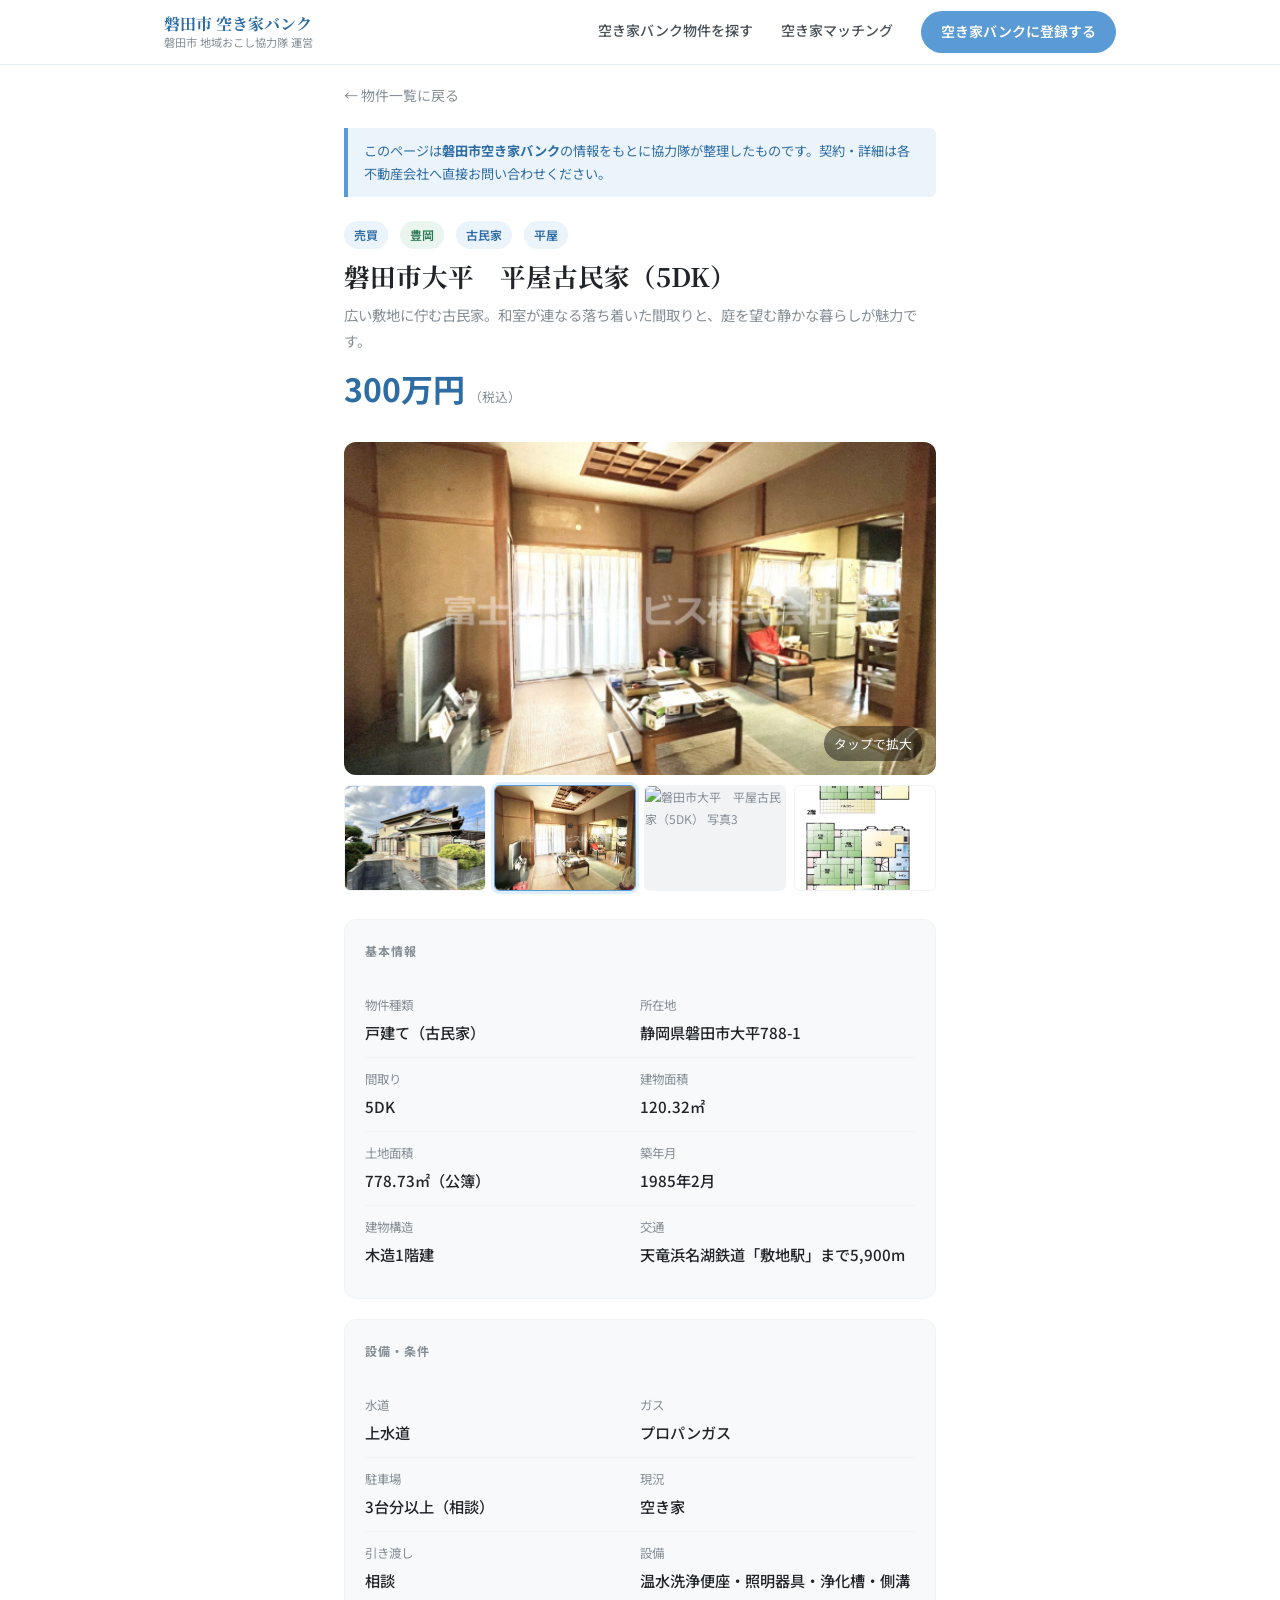
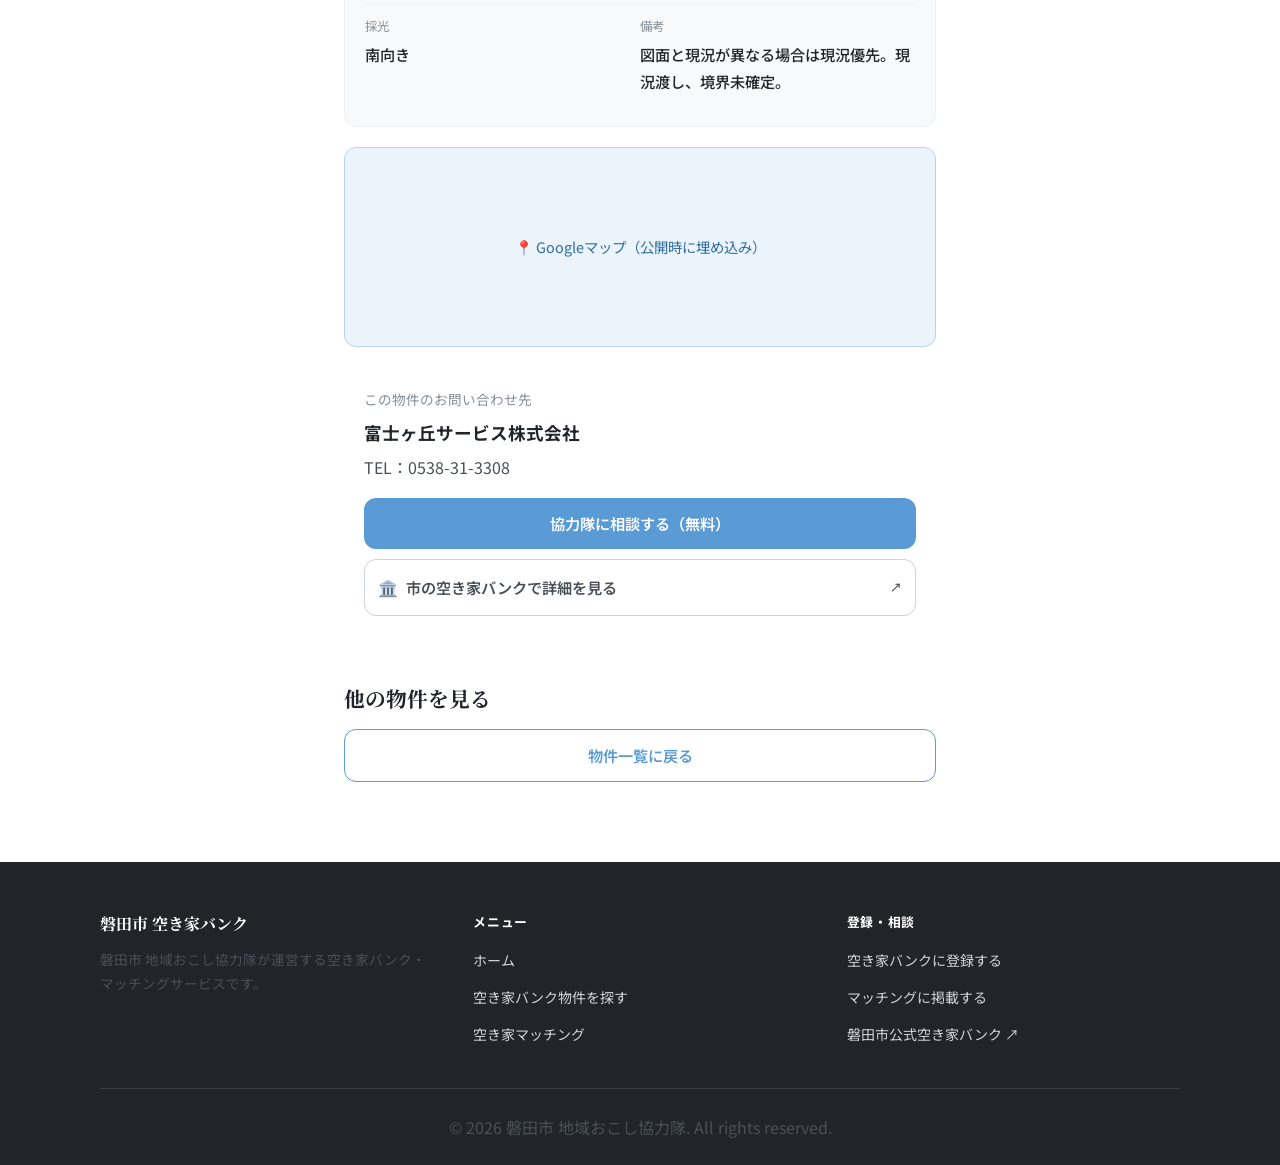
==== commit 78022300: "" ====
--- a/akiya-detail.html
+++ b/akiya-detail.html
@@ -48,7 +48,55 @@
       overflow: hidden;
     }
     .photo-thumb:hover { border-color: var(--blue); }
+    .photo-thumb.active { border-color: var(--blue); box-shadow: 0 0 0 3px rgba(33, 150, 243, .15); }
     .photo-thumb img { width: 100%; height: 100%; object-fit: cover; }
+
+    .photo-main { cursor: pointer; position: relative; }
+    .photo-main::after {
+      content: 'タップで拡大';
+      position: absolute;
+      right: 14px;
+      bottom: 14px;
+      padding: 6px 10px;
+      background: rgba(0,0,0,.45);
+      color: #fff;
+      font-size: .8rem;
+      border-radius: 999px;
+      pointer-events: none;
+    }
+
+    .lightbox {
+      position: fixed;
+      inset: 0;
+      background: rgba(0,0,0,.85);
+      display: none;
+      align-items: center;
+      justify-content: center;
+      z-index: 30;
+      padding: 24px;
+    }
+    .lightbox.open { display: flex; }
+    .lightbox img {
+      max-width: 100%;
+      max-height: 100%;
+      border-radius: var(--radius-md);
+      box-shadow: 0 24px 70px rgba(0,0,0,.45);
+    }
+    .lightbox-close {
+      position: absolute;
+      top: 20px;
+      right: 20px;
+      width: 38px;
+      height: 38px;
+      border-radius: 50%;
+      border: 1px solid rgba(255,255,255,.75);
+      background: rgba(0,0,0,.45);
+      color: #fff;
+      display: grid;
+      place-items: center;
+      font-size: 1.1rem;
+      cursor: pointer;
+    }
 
     .prop-header { margin-bottom: 24px; }
     .prop-header .prop-tags { margin-bottom: 10px; }
@@ -406,7 +454,7 @@
           { key: '採光',     val: '南向き' },
           { key: '備考',     val: '図面と現況が異なる場合は現況優先。現況渡し、境界未確定。' },
         ],
-        contact: { name: '株式会社カワイ ICOI不動産事業部', tel: 'TEL：0539-62-9200', url: 'http://www.kk-kawai.com' },
+        contact: { name: '富士ヶ丘サービス株式会社', tel: 'TEL：0538-31-3308' },
       },
       'prop-02': {
         title: '磐田市内　中古戸建住宅',
@@ -607,16 +655,65 @@
     if (prop.photos && prop.photos.length) {
       const photoMain = document.getElementById('photoMain');
       const thumbsWrap = document.querySelector('.photo-thumbs');
-      const showMain = src => {
-        photoMain.innerHTML = `<img src="${src}" alt="${prop.title}">`;
+      const lightbox = document.createElement('div');
+      lightbox.className = 'lightbox';
+      lightbox.innerHTML = `
+        <button class="lightbox-close" aria-label="閉じる">✕</button>
+        <img src="${prop.photos[0]}" alt="${prop.title}">
+      `;
+      document.body.appendChild(lightbox);
+
+      let currentPhotoIndex = 0;
+      let slideTimer = null;
+
+      const showMain = index => {
+        const src = prop.photos[index];
+        currentPhotoIndex = index;
+        photoMain.innerHTML = `<img src="${src}" alt="${prop.title} 写真${index + 1}">`;
+        thumbsWrap.querySelectorAll('.photo-thumb').forEach((thumb, i) => {
+          thumb.classList.toggle('active', i === index);
+        });
+        const lightboxImg = lightbox.querySelector('img');
+        if (lightboxImg) lightboxImg.src = src;
       };
-      showMain(prop.photos[0]);
+
+      const startSlide = () => {
+        stopSlide();
+        slideTimer = setInterval(() => {
+          const next = (currentPhotoIndex + 1) % prop.photos.length;
+          showMain(next);
+        }, 4500);
+      };
+      const stopSlide = () => {
+        if (slideTimer) {
+          clearInterval(slideTimer);
+          slideTimer = null;
+        }
+      };
+
+      showMain(0);
       thumbsWrap.innerHTML = prop.photos.map((src, i) =>
-        `<div class="photo-thumb" data-src="${src}"><img src="${src}" alt="${prop.title} 写真${i + 1}"></div>`
+        `<div class="photo-thumb${i === 0 ? ' active' : ''}" data-src="${src}" data-index="${i}"><img src="${src}" alt="${prop.title} 写真${i + 1}"></div>`
       ).join('');
       thumbsWrap.querySelectorAll('.photo-thumb').forEach(thumb => {
-        thumb.addEventListener('click', () => showMain(thumb.dataset.src));
+        thumb.addEventListener('click', () => {
+          const index = parseInt(thumb.dataset.index, 10);
+          showMain(index);
+          startSlide();
+        });
       });
+
+      photoMain.addEventListener('click', () => {
+        lightbox.classList.add('open');
+      });
+      lightbox.addEventListener('click', e => {
+        if (e.target === lightbox || e.target.closest('.lightbox-close')) {
+          lightbox.classList.remove('open');
+        }
+      });
+      photoMain.addEventListener('mouseenter', stopSlide);
+      photoMain.addEventListener('mouseleave', startSlide);
+      startSlide();
     }
 
     // 基本情報
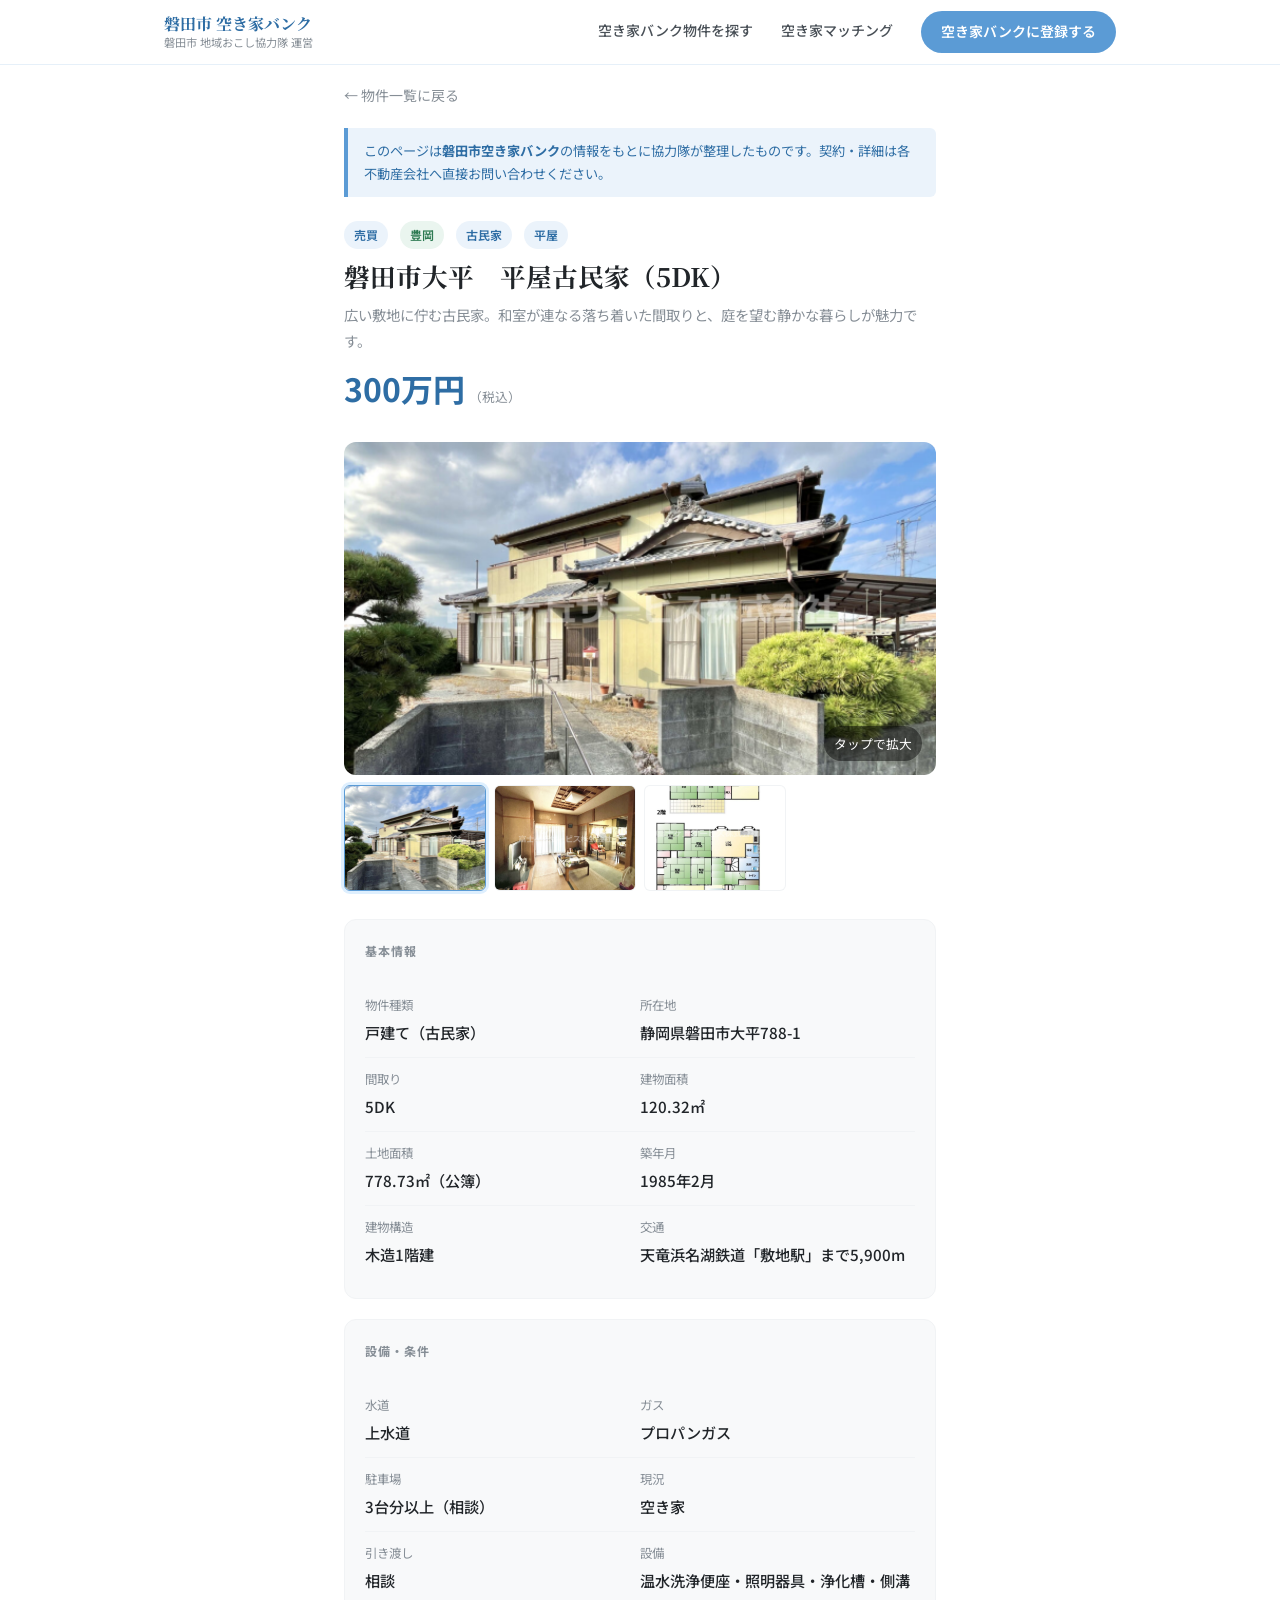
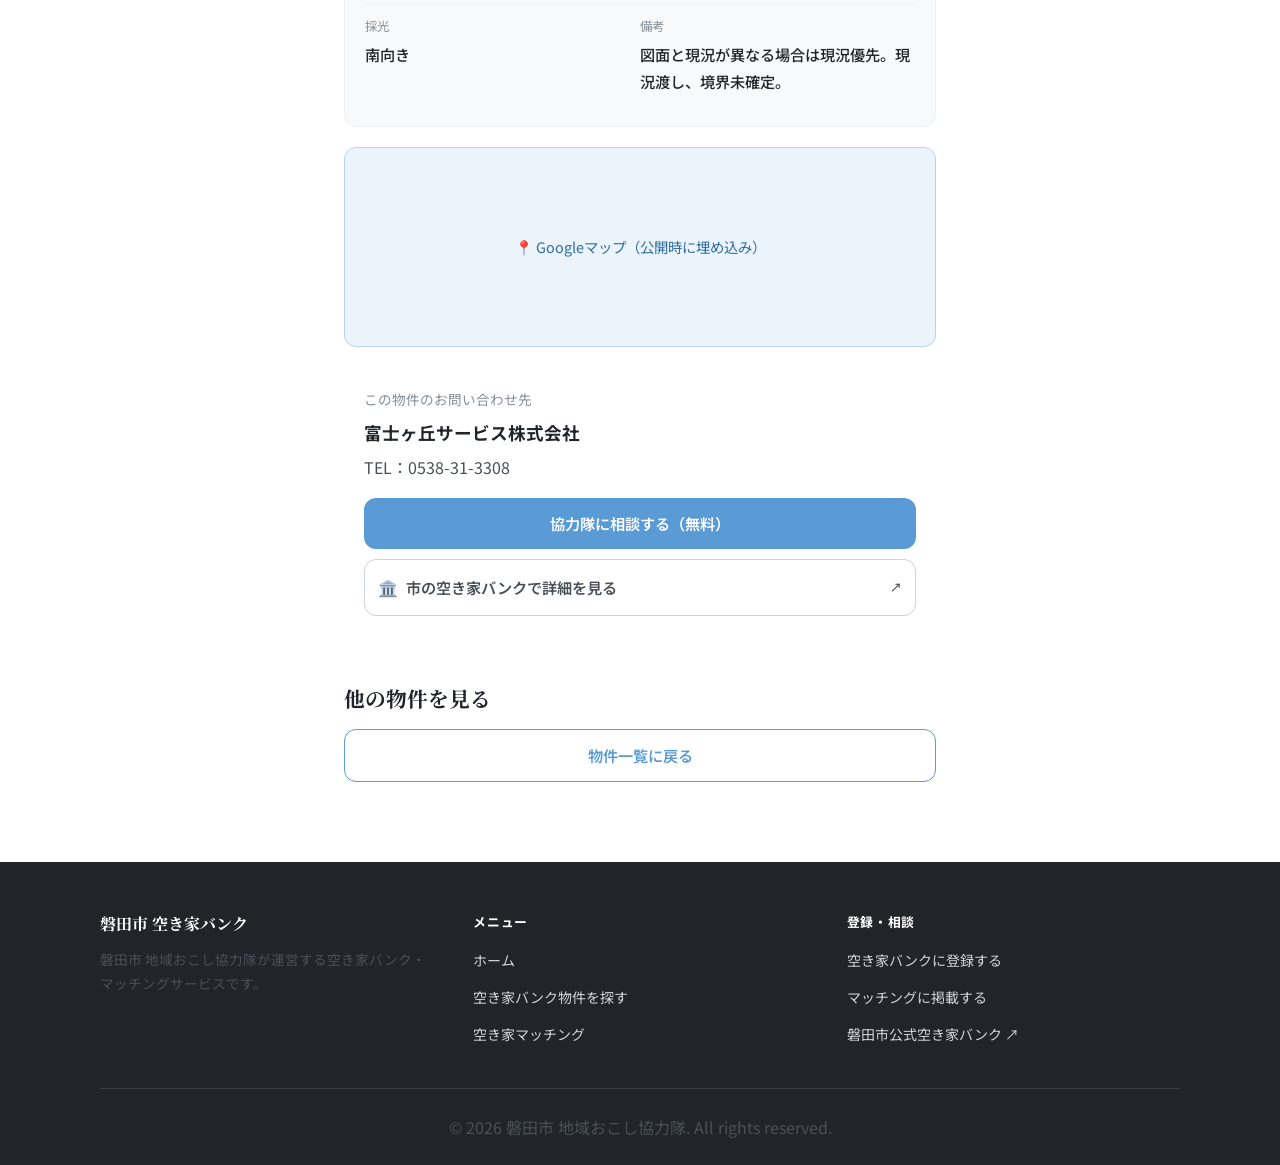
==== commit 46e41311: "" ====
--- a/akiya-detail.html
+++ b/akiya-detail.html
@@ -82,21 +82,24 @@
       border-radius: var(--radius-md);
       box-shadow: 0 24px 70px rgba(0,0,0,.45);
     }
-    .lightbox-close {
+    .lightbox-close,
+    .lightbox-nav button {
       position: absolute;
-      top: 20px;
-      right: 20px;
-      width: 38px;
-      height: 38px;
       border-radius: 50%;
       border: 1px solid rgba(255,255,255,.75);
       background: rgba(0,0,0,.45);
       color: #fff;
+      width: 42px;
+      height: 42px;
       display: grid;
       place-items: center;
       font-size: 1.1rem;
       cursor: pointer;
     }
+    .lightbox-close { top: 20px; right: 20px; }
+    .lightbox-nav { position: absolute; inset: 0; display: flex; align-items: center; justify-content: space-between; pointer-events: none; }
+    .lightbox-nav button { pointer-events: auto; }
+    .lightbox-nav button:hover { background: rgba(0,0,0,.65); }
 
     .prop-header { margin-bottom: 24px; }
     .prop-header .prop-tags { margin-bottom: 10px; }
@@ -430,7 +433,6 @@
         photos: [
           'images/akiya/prop-01/exterior-1.png',
           'images/akiya/prop-01/exterior-2.png',
-          'images/akiya/prop-01/interior-1.png',
           'images/akiya/prop-01/floorplan.png',
         ],
         tags: [{ label: '売買', cls: 'tag' }, { label: '豊岡', cls: 'tag-green tag' }, { label: '古民家', cls: 'tag' }, { label: '平屋', cls: 'tag' }],
@@ -659,12 +661,15 @@
       lightbox.className = 'lightbox';
       lightbox.innerHTML = `
         <button class="lightbox-close" aria-label="閉じる">✕</button>
+        <div class="lightbox-nav">
+          <button class="lightbox-prev" aria-label="前の画像">‹</button>
+          <button class="lightbox-next" aria-label="次の画像">›</button>
+        </div>
         <img src="${prop.photos[0]}" alt="${prop.title}">
       `;
       document.body.appendChild(lightbox);
 
       let currentPhotoIndex = 0;
-      let slideTimer = null;
 
       const showMain = index => {
         const src = prop.photos[index];
@@ -674,46 +679,51 @@
           thumb.classList.toggle('active', i === index);
         });
         const lightboxImg = lightbox.querySelector('img');
-        if (lightboxImg) lightboxImg.src = src;
-      };
-
-      const startSlide = () => {
-        stopSlide();
-        slideTimer = setInterval(() => {
-          const next = (currentPhotoIndex + 1) % prop.photos.length;
-          showMain(next);
-        }, 4500);
-      };
-      const stopSlide = () => {
-        if (slideTimer) {
-          clearInterval(slideTimer);
-          slideTimer = null;
+        if (lightboxImg) {
+          lightboxImg.src = src;
+          lightboxImg.alt = `${prop.title} 写真${index + 1}`;
         }
       };
 
+      const showNext = () => {
+        showMain((currentPhotoIndex + 1) % prop.photos.length);
+      };
+      const showPrev = () => {
+        showMain((currentPhotoIndex - 1 + prop.photos.length) % prop.photos.length);
+      };
+
       showMain(0);
       thumbsWrap.innerHTML = prop.photos.map((src, i) =>
-        `<div class="photo-thumb${i === 0 ? ' active' : ''}" data-src="${src}" data-index="${i}"><img src="${src}" alt="${prop.title} 写真${i + 1}"></div>`
+        `<div class="photo-thumb${i === 0 ? ' active' : ''}" data-index="${i}"><img src="${src}" alt="${prop.title} 写真${i + 1}"></div>`
       ).join('');
       thumbsWrap.querySelectorAll('.photo-thumb').forEach(thumb => {
         thumb.addEventListener('click', () => {
           const index = parseInt(thumb.dataset.index, 10);
           showMain(index);
-          startSlide();
         });
       });
 
       photoMain.addEventListener('click', () => {
         lightbox.classList.add('open');
       });
+
+      const closeBtn = lightbox.querySelector('.lightbox-close');
+      const prevBtn = lightbox.querySelector('.lightbox-prev');
+      const nextBtn = lightbox.querySelector('.lightbox-next');
+
       lightbox.addEventListener('click', e => {
-        if (e.target === lightbox || e.target.closest('.lightbox-close')) {
+        if (e.target === lightbox || e.target === closeBtn) {
           lightbox.classList.remove('open');
         }
       });
-      photoMain.addEventListener('mouseenter', stopSlide);
-      photoMain.addEventListener('mouseleave', startSlide);
-      startSlide();
+      if (prevBtn) prevBtn.addEventListener('click', showPrev);
+      if (nextBtn) nextBtn.addEventListener('click', showNext);
+      document.addEventListener('keydown', e => {
+        if (!lightbox.classList.contains('open')) return;
+        if (e.key === 'ArrowRight') showNext();
+        if (e.key === 'ArrowLeft') showPrev();
+        if (e.key === 'Escape') lightbox.classList.remove('open');
+      });
     }
 
     // 基本情報
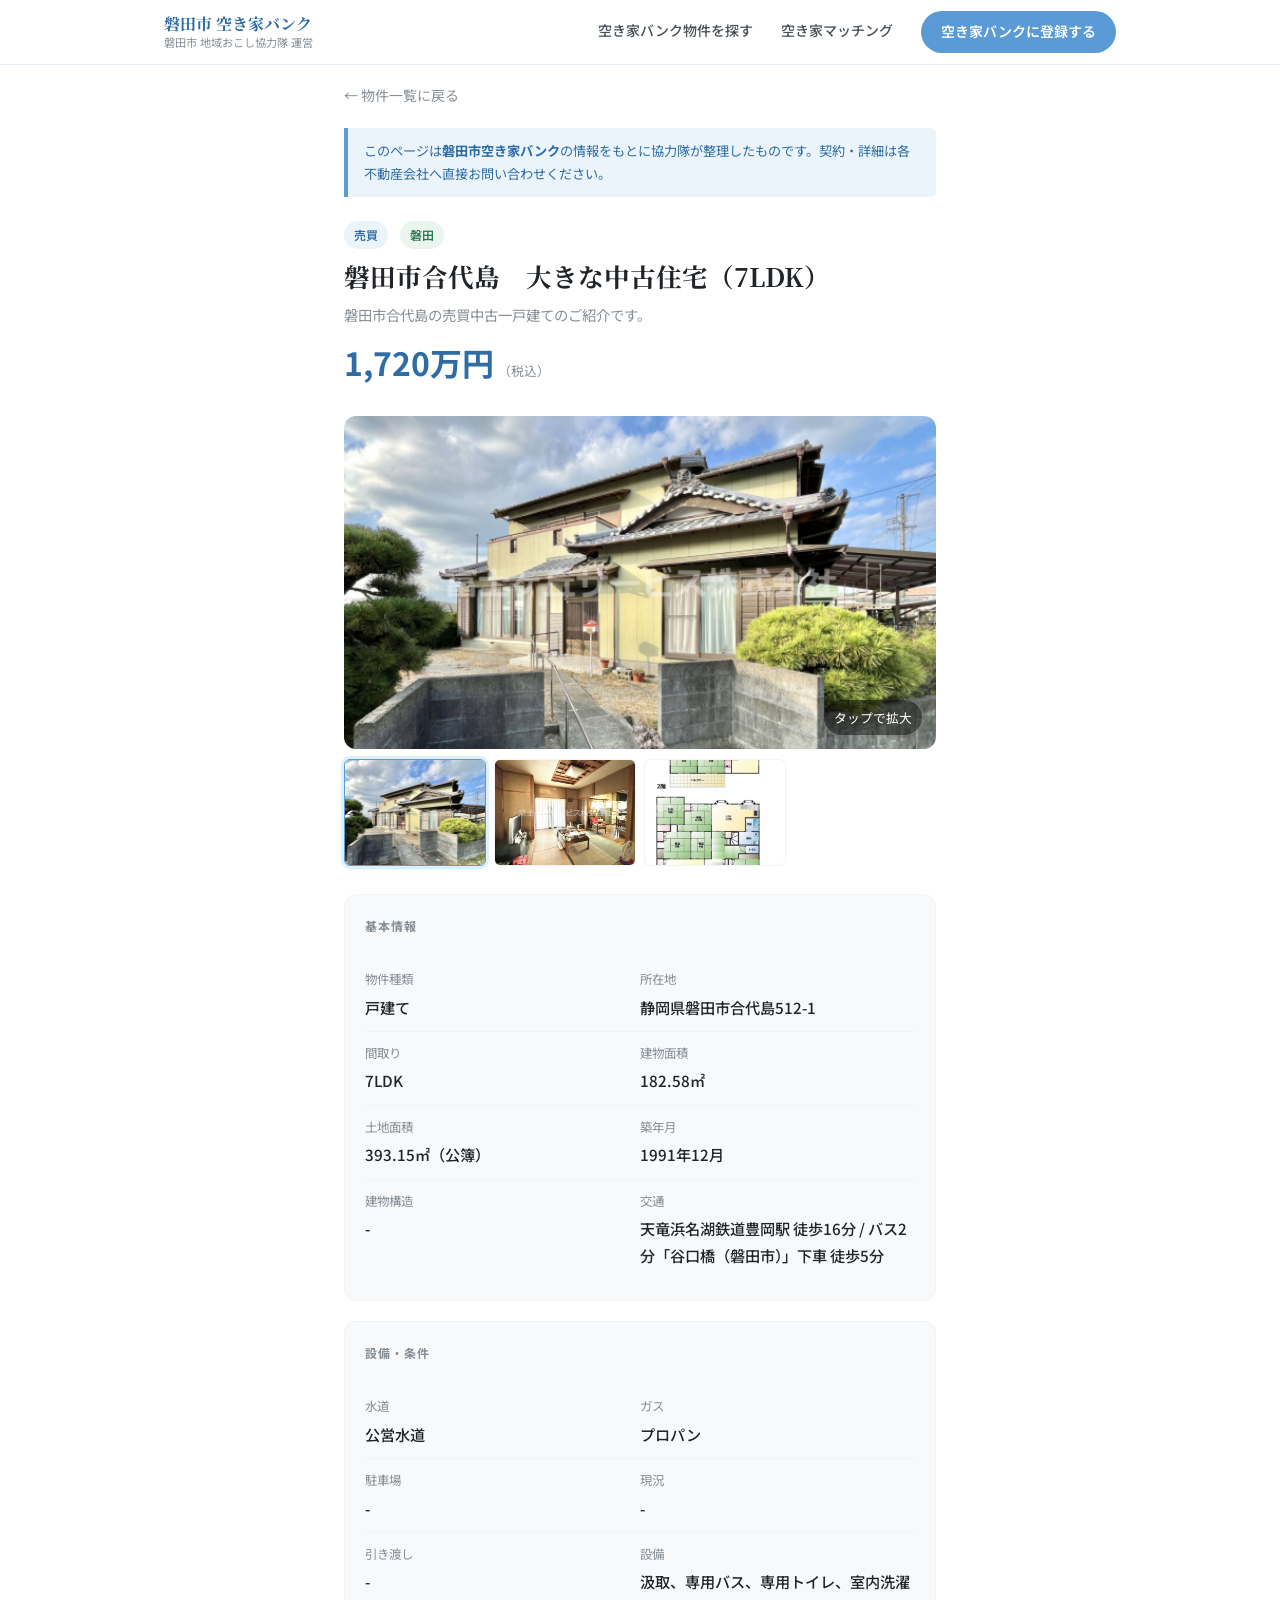
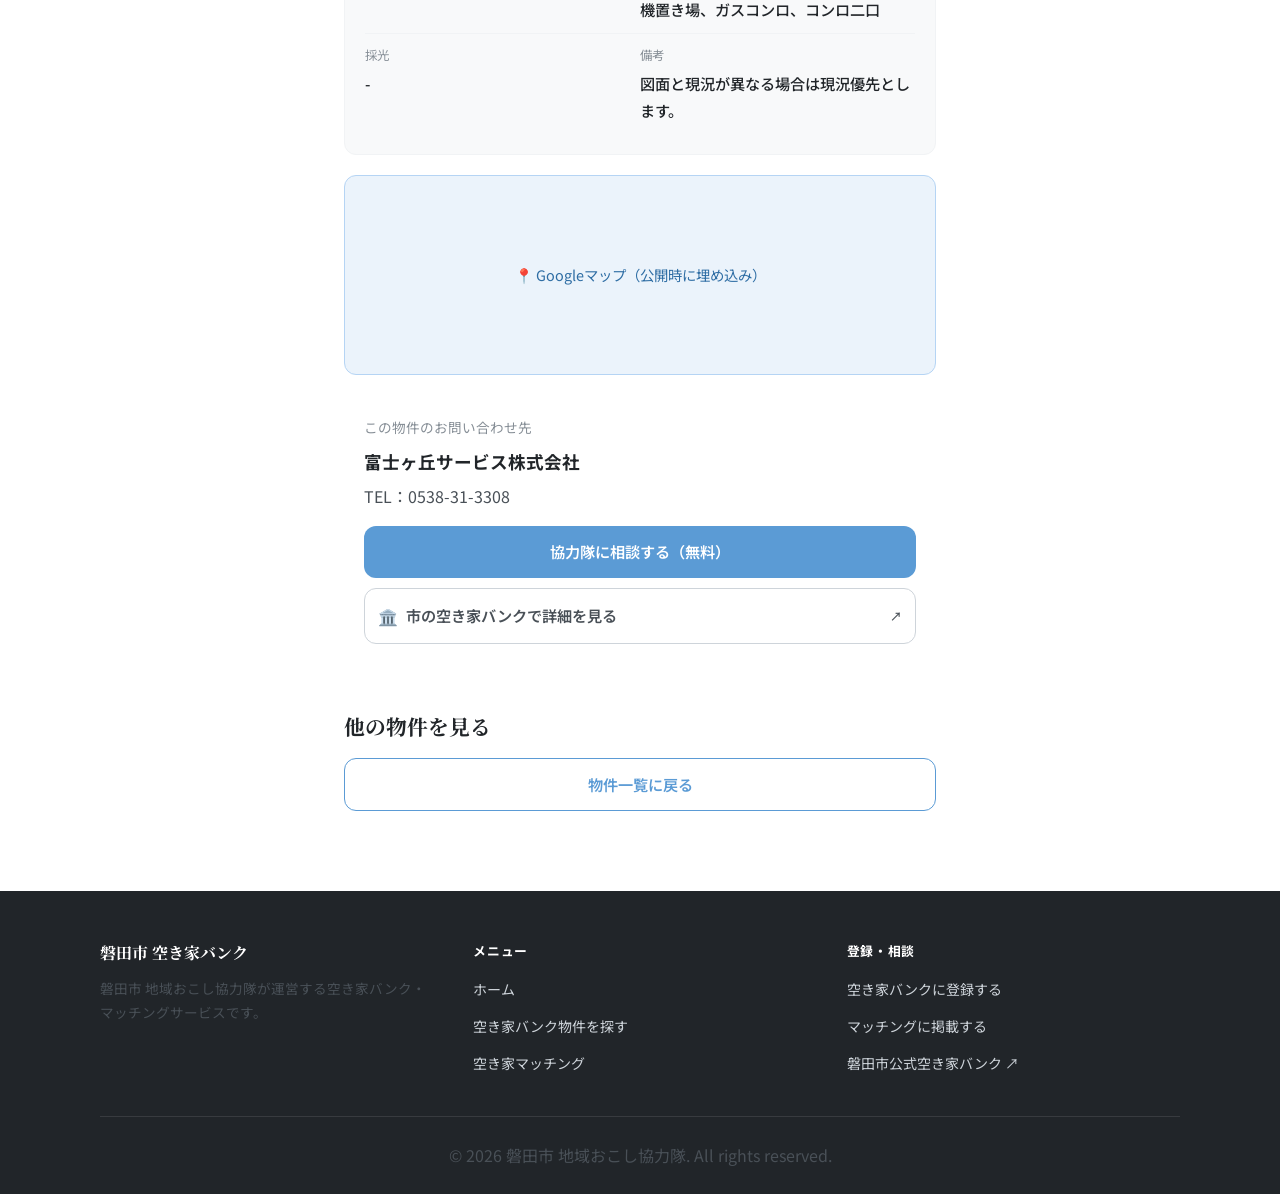
==== commit 0988e7c2: "" ====
--- a/akiya-detail.html
+++ b/akiya-detail.html
@@ -97,9 +97,17 @@
       cursor: pointer;
     }
     .lightbox-close { top: 20px; right: 20px; }
-    .lightbox-nav { position: absolute; inset: 0; display: flex; align-items: center; justify-content: space-between; pointer-events: none; }
-    .lightbox-nav button { pointer-events: auto; }
-    .lightbox-nav button:hover { background: rgba(0,0,0,.65); }
+    .lightbox-nav { position: absolute; inset: 0; pointer-events: none; }
+    .lightbox-prev,
+    .lightbox-next {
+      top: 50%;
+      transform: translateY(-50%);
+      pointer-events: auto;
+    }
+    .lightbox-prev { left: 20px; }
+    .lightbox-next { right: 20px; }
+    .lightbox-prev:hover,
+    .lightbox-next:hover { background: rgba(0,0,0,.65); }
 
     .prop-header { margin-bottom: 24px; }
     .prop-header .prop-tags { margin-bottom: 10px; }
@@ -303,14 +311,13 @@
 
       <!-- メイン写真 -->
       <div class="photo-main" id="photoMain">
-        <img src="images/akiya/prop-01/exterior-1.png" alt="磐田市大平 平屋古民家の外観">
+        <img src="images/akiya/prop-01/exterior-1.png" alt="磐田市合代島 中古住宅の外観">
       </div>
 
       <!-- サムネイル -->
       <div class="photo-thumbs">
         <div class="photo-thumb" data-src="images/akiya/prop-01/exterior-1.png"><img src="images/akiya/prop-01/exterior-1.png" alt="外観1"></div>
         <div class="photo-thumb" data-src="images/akiya/prop-01/exterior-2.png"><img src="images/akiya/prop-01/exterior-2.png" alt="外観2"></div>
-        <div class="photo-thumb" data-src="images/akiya/prop-01/interior-1.png"><img src="images/akiya/prop-01/interior-1.png" alt="和室内部"></div>
         <div class="photo-thumb" data-src="images/akiya/prop-01/floorplan.png"><img src="images/akiya/prop-01/floorplan.png" alt="間取り図"></div>
       </div>
 
@@ -426,35 +433,35 @@
     // 物件データ
     const properties = {
       'prop-01': {
-        title: '磐田市大平　平屋古民家（5DK）',
-        catch: '広い敷地に佇む古民家。和室が連なる落ち着いた間取りと、庭を望む静かな暮らしが魅力です。',
-        price: '300万円',
+        title: '磐田市合代島　大きな中古住宅（7LDK）',
+        catch: '磐田市合代島の売買中古一戸建てのご紹介です。',
+        price: '1,720万円',
         priceNote: '（税込）',
         photos: [
           'images/akiya/prop-01/exterior-1.png',
           'images/akiya/prop-01/exterior-2.png',
           'images/akiya/prop-01/floorplan.png',
         ],
-        tags: [{ label: '売買', cls: 'tag' }, { label: '豊岡', cls: 'tag-green tag' }, { label: '古民家', cls: 'tag' }, { label: '平屋', cls: 'tag' }],
+        tags: [{ label: '売買', cls: 'tag' }, { label: '磐田', cls: 'tag-green tag' }],
         basic: [
-          { key: '物件種類', val: '戸建て（古民家）' },
-          { key: '所在地',   val: '静岡県磐田市大平788-1' },
-          { key: '間取り',   val: '5DK' },
-          { key: '建物面積', val: '120.32㎡' },
-          { key: '土地面積', val: '778.73㎡（公簿）' },
-          { key: '築年月',   val: '1985年2月' },
-          { key: '建物構造', val: '木造1階建' },
-          { key: '交通',     val: '天竜浜名湖鉄道「敷地駅」まで5,900m' },
+          { key: '物件種類', val: '戸建て' },
+          { key: '所在地',   val: '静岡県磐田市合代島512-1' },
+          { key: '間取り',   val: '7LDK' },
+          { key: '建物面積', val: '182.58㎡' },
+          { key: '土地面積', val: '393.15㎡（公簿）' },
+          { key: '築年月',   val: '1991年12月' },
+          { key: '建物構造', val: '-' },
+          { key: '交通',     val: '天竜浜名湖鉄道豊岡駅 徒歩16分 / バス2分「谷口橋（磐田市）」下車 徒歩5分' },
         ],
         equip: [
-          { key: '水道',     val: '上水道' },
-          { key: 'ガス',     val: 'プロパンガス' },
-          { key: '駐車場',   val: '3台分以上（相談）' },
-          { key: '現況',     val: '空き家' },
-          { key: '引き渡し', val: '相談' },
-          { key: '設備',     val: '温水洗浄便座・照明器具・浄化槽・側溝' },
-          { key: '採光',     val: '南向き' },
-          { key: '備考',     val: '図面と現況が異なる場合は現況優先。現況渡し、境界未確定。' },
+          { key: '水道',     val: '公営水道' },
+          { key: 'ガス',     val: 'プロパン' },
+          { key: '駐車場',   val: '-' },
+          { key: '現況',     val: '-' },
+          { key: '引き渡し', val: '-' },
+          { key: '設備',     val: '汲取、専用バス、専用トイレ、室内洗濯機置き場、ガスコンロ、コンロ二口' },
+          { key: '採光',     val: '-' },
+          { key: '備考',     val: '図面と現況が異なる場合は現況優先とします。' },
         ],
         contact: { name: '富士ヶ丘サービス株式会社', tel: 'TEL：0538-31-3308' },
       },
